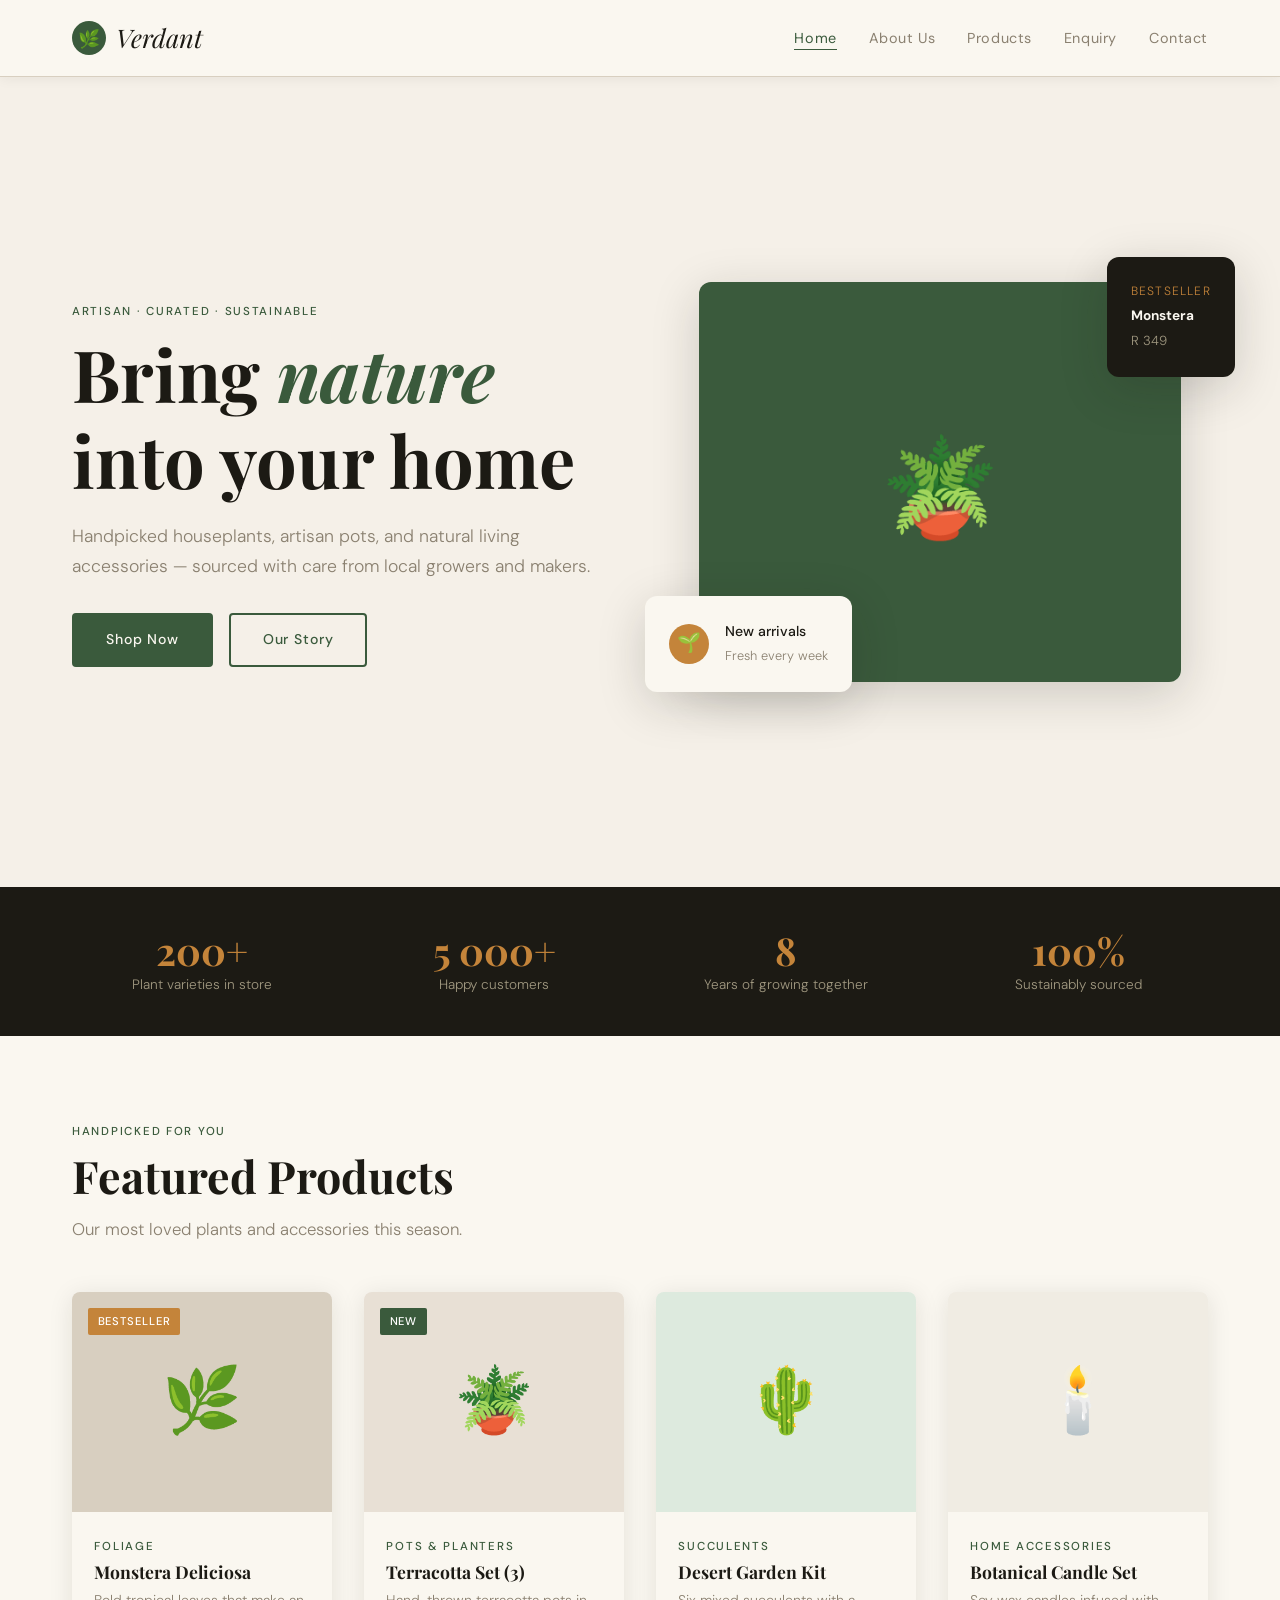
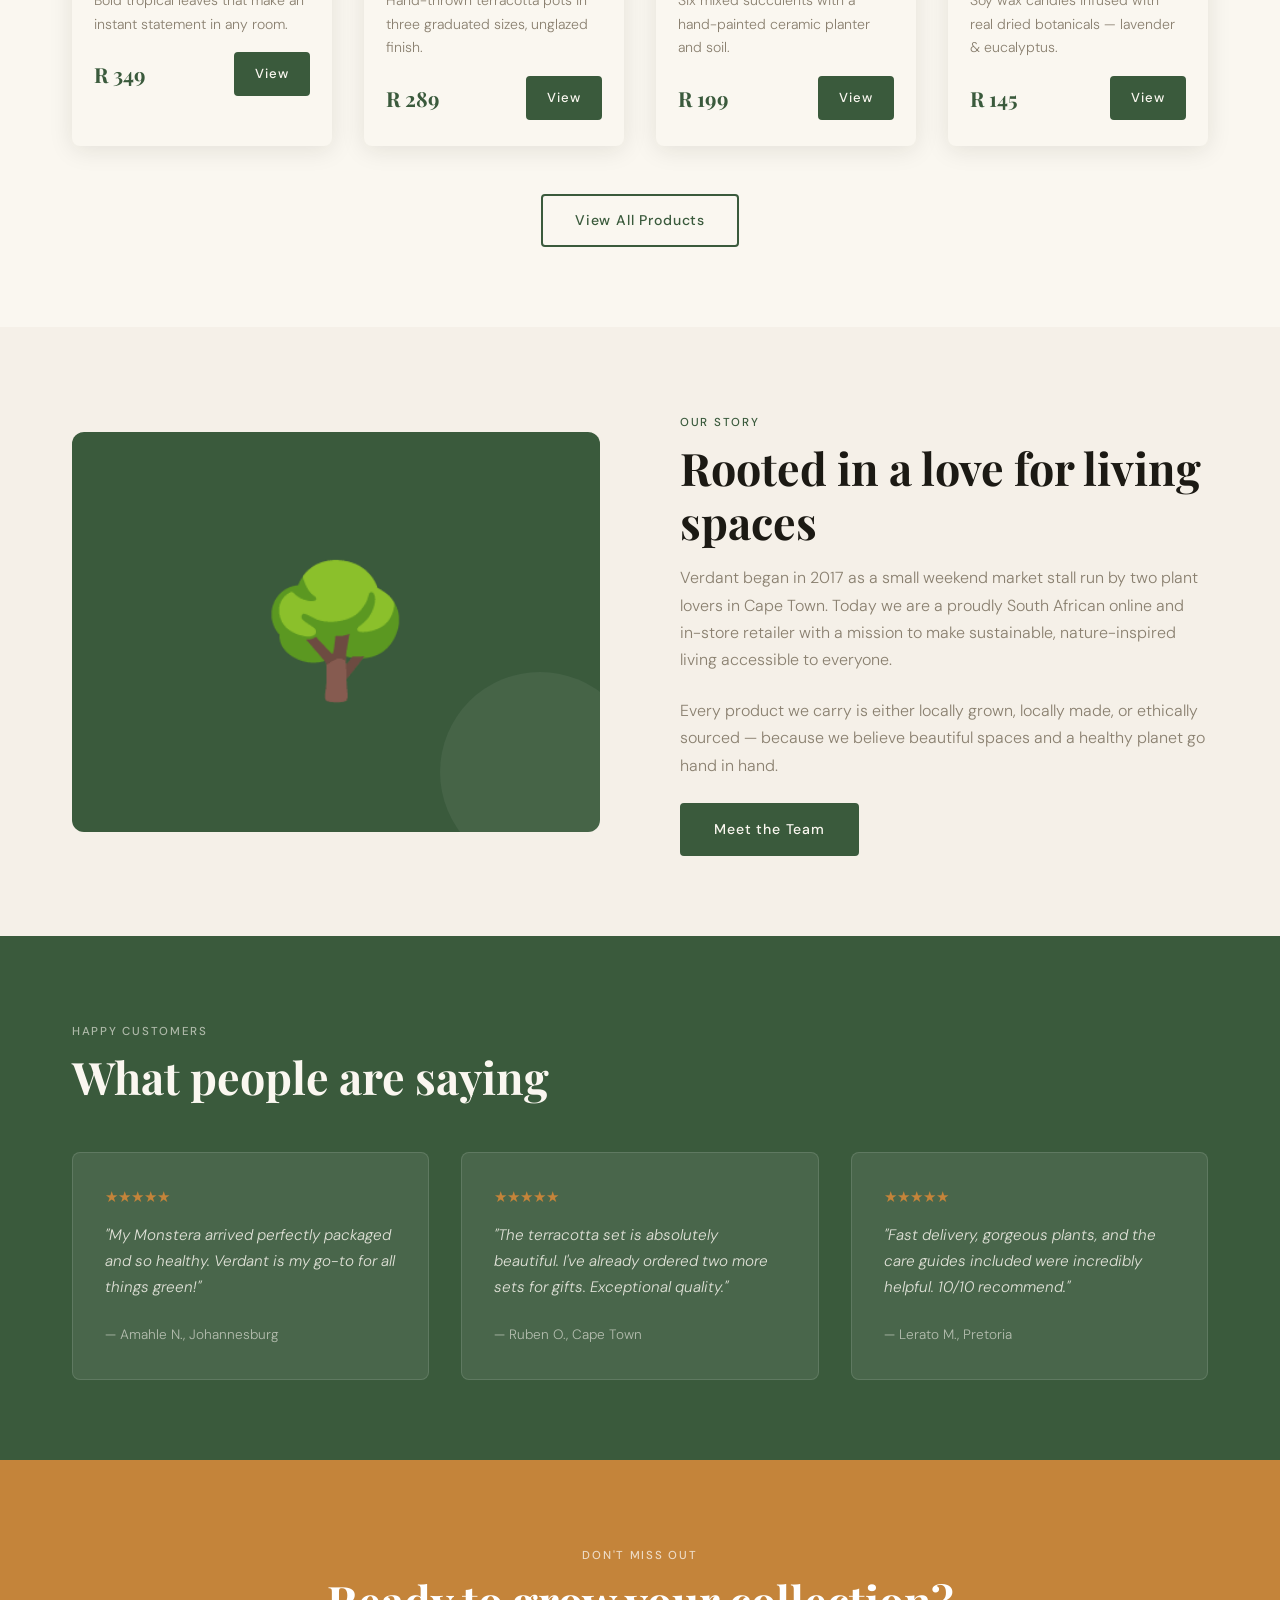
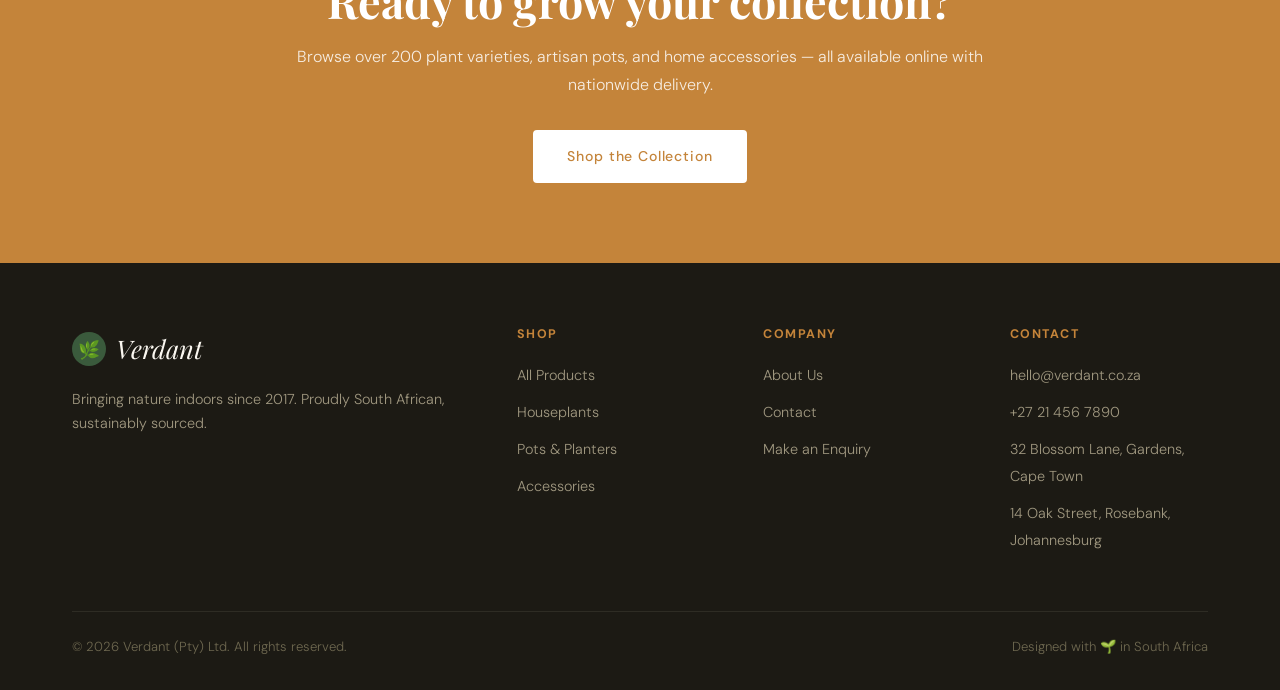
==== index.html @ f5e0e437 "first commit" ====
<!DOCTYPE html>
<!-- 
  index.html — Verdant Store Homepage
  This is the main landing page of the Verdant website.
  Sections: hero banner, stats bar, featured products,
  about teaser, customer testimonials, and a CTA banner.
  Author: Rorisang | Student No: st10481852
-->
<html lang="en">
<head>
  <!-- Character encoding set to UTF-8 to support all special characters -->
  <meta charset="UTF-8" />

  <!-- Viewport tag makes the layout responsive on all screen sizes -->
  <meta name="viewport" content="width=device-width, initial-scale=1.0" />

  <!-- SEO meta tags help search engines understand and rank this page -->
  <meta name="description" content="Verdant is a curated artisan plant and home décor store. Discover handpicked houseplants, pots, and natural living accessories." />
  <meta name="keywords" content="plants, houseplants, home décor, artisan, pots, natural living, Verdant store" />
  <meta name="author" content="Verdant Store" />

  <!-- Page title shown in the browser tab and search engine results -->
  <title>Verdant — Artisan Plants &amp; Home</title>

  <!-- External stylesheet: contains all global styles, variables, and component styles -->
  <link rel="stylesheet" href="css/style.css" />

  <style>
    /* =============================================
       PAGE-SPECIFIC STYLES FOR index.html
       (Global/reusable styles live in css/style.css)
    ============================================= */

    /* HERO SECTION
       Two-column CSS Grid: text left, visual right.
       min-height: 90vh ensures it fills most of the screen. */
    .hero {
      min-height: 90vh;
      display: grid;
      grid-template-columns: 1fr 1fr;
      align-items: center;
      gap: 4rem;
      padding: 6rem 2rem;
      max-width: 1200px;
      margin: 0 auto;
    }
    .hero-text h1 { margin-bottom: 1.2rem; }
    /* The word "nature" in the h1 is wrapped in <em> and coloured green */
    .hero-text h1 em { color: var(--clr-green); font-style: italic; }
    .hero-text p { font-size: 1.1rem; color: var(--clr-muted); margin-bottom: 2rem; }
    /* Flexbox row for the two CTA buttons */
    .hero-cta { display: flex; gap: 1rem; flex-wrap: wrap; }
    .hero-visual { position: relative; height: 500px; }

    /* Base card style for the hero decorative floating cards */
    .hero-card {
      position: absolute;
      background: var(--clr-cream);
      border-radius: 12px;
      padding: 1.5rem;
      box-shadow: var(--shadow-lg);
      display: flex;
      align-items: center;
      gap: 1rem;
    }
    /* Large main green card filling the visual area */
    .hero-card-main {
      top: 10%; left: 5%; right: 5%; bottom: 10%;
      flex-direction: column;
      align-items: center;
      justify-content: center;
      background: var(--clr-green);
      color: var(--clr-cream);
      font-family: var(--ff-display);
      font-size: 6rem;
    }
    /* Small floating badge at bottom-left */
    .hero-card-badge { bottom: 8%; left: -5%; font-size: 0.88rem; white-space: nowrap; }
    .hero-card-badge .badge-icon {
      width: 40px; height: 40px;
      background: var(--clr-accent);
      border-radius: 50%;
      display: flex; align-items: center; justify-content: center;
      font-size: 1.2rem; flex-shrink: 0;
    }
    /* Small floating tag at top-right */
    .hero-card-tag {
      top: 5%; right: -5%;
      background: var(--clr-dark); color: var(--clr-cream);
      font-size: 0.85rem;
      flex-direction: column; align-items: flex-start; gap: 0.2rem;
    }

    /* STATS BAR — dark strip with 4-column grid of key numbers */
    .stats-bar { background: var(--clr-dark); color: var(--clr-cream); padding: 2.5rem 0; }
    .stats-inner { display: grid; grid-template-columns: repeat(4, 1fr); gap: 2rem; text-align: center; }
    .stat-item h3 { font-family: var(--ff-display); font-size: 2.4rem; color: var(--clr-accent); }
    .stat-item p { font-size: 0.85rem; color: #a09880; margin: 0 auto; }

    /* FEATURED section uses light cream background */
    .featured { background: var(--clr-cream); }

    /* ABOUT TEASER — two-column grid: visual left, text right */
    .about-teaser { display: grid; grid-template-columns: 1fr 1fr; gap: 5rem; align-items: center; }
    .about-visual {
      height: 400px;
      background: var(--clr-green);
      border-radius: 12px;
      display: flex; align-items: center; justify-content: center;
      font-size: 8rem; position: relative; overflow: hidden;
    }
    /* Decorative pseudo-element circle overlay */
    .about-visual::after {
      content: ''; position: absolute;
      bottom: -40px; right: -40px;
      width: 200px; height: 200px;
      border-radius: 50%; background: rgba(255,255,255,0.06);
    }
    .about-text h2 { margin-bottom: 1rem; }
    .about-text p { color: var(--clr-muted); margin-bottom: 1.5rem; }

    /* TESTIMONIALS — green background section */
    .testimonials { background: var(--clr-green); color: var(--clr-cream); }
    .testimonials .tag { color: rgba(250,247,240,0.6); }
    .testimonials h2 { color: var(--clr-cream); }
    .testimonials-grid { display: grid; grid-template-columns: repeat(3, 1fr); gap: 2rem; margin-top: 3rem; }
    .testimonial-card {
      background: rgba(255,255,255,0.08);
      border: 1px solid rgba(255,255,255,0.12);
      border-radius: 8px; padding: 2rem;
    }
    .stars { color: var(--clr-accent); margin-bottom: 0.8rem; font-size: 0.95rem; }
    .testimonial-card p { font-size: 0.95rem; color: rgba(250,247,240,0.85); margin-bottom: 1.2rem; font-style: italic; }
    .reviewer { font-size: 0.85rem; color: rgba(250,247,240,0.6); }

    /* SCROLL FADE-IN ANIMATION
       .fade-in starts hidden; "visible" class added by JS Intersection Observer */
    .fade-in { opacity: 0; transform: translateY(24px); transition: opacity 0.6s ease, transform 0.6s ease; }
    .fade-in.visible { opacity: 1; transform: none; }

    /* RESPONSIVE — stacks to single column on smaller screens */
    @media (max-width: 900px) {
      .hero { grid-template-columns: 1fr; min-height: auto; }
      .hero-visual { height: 300px; }
      .stats-inner { grid-template-columns: repeat(2, 1fr); }
      .about-teaser { grid-template-columns: 1fr; }
      .testimonials-grid { grid-template-columns: 1fr; }
    }
  </style>
</head>
<body>

  <!-- =================================================
       SITE HEADER
       Sticky header with logo and main navigation.
       The <header> semantic tag identifies this to browsers and assistive tech.
  ================================================= -->
  <header class="site-header">
    <div class="header-inner">

      <!-- Logo links back to homepage on all pages -->
      <a href="index.html" class="logo">
        <span class="logo-icon">🌿</span>
        Verdant
      </a>

      <!-- <nav> semantic tag marks this as the primary site navigation.
           aria-label makes it descriptive for screen reader users. -->
      <nav class="main-nav" aria-label="Main navigation">
        <ul>
          <!-- Navigation links to all 5 pages of the website -->
          <li><a href="index.html">Home</a></li>
          <li><a href="about.html">About Us</a></li>
          <li><a href="products.html">Products</a></li>
          <li><a href="enquiry.html">Enquiry</a></li>
          <li><a href="contact.html">Contact</a></li>
        </ul>
      </nav>

    </div>
  </header>

  <!-- =================================================
       MAIN CONTENT
       <main> wraps all primary page content — only one per page.
       Helps screen readers and search engines identify the core content.
  ================================================= -->
  <main>

    <!-- HERO SECTION
         Full-height intro section with headline, tagline,
         CTA buttons, and a decorative floating card visual. -->
    <section class="hero" aria-label="Hero banner">

      <!-- Left: text and buttons -->
      <div class="hero-text fade-in">
        <span class="tag">Artisan · Curated · Sustainable</span>
        <!-- h1 is the most important heading on the page — only one per page -->
        <h1>Bring <em>nature</em> into your home</h1>
        <p>Handpicked houseplants, artisan pots, and natural living accessories — sourced with care from local growers and makers.</p>
        <!-- CTA buttons: primary action (shop) and secondary action (learn more) -->
        <div class="hero-cta">
          <a href="products.html" class="btn btn-primary">Shop Now</a>
          <a href="about.html" class="btn btn-outline">Our Story</a>
        </div>
      </div>

      <!-- Right: purely decorative visual — hidden from screen readers via aria-hidden -->
      <div class="hero-visual fade-in" aria-hidden="true">
        <div class="hero-card hero-card-main">🪴</div>
        <div class="hero-card hero-card-badge">
          <span class="badge-icon">🌱</span>
          <div>
            <strong style="display:block; font-weight:500;">New arrivals</strong>
            <span style="color:var(--clr-muted); font-size:0.8rem;">Fresh every week</span>
          </div>
        </div>
        <div class="hero-card hero-card-tag">
          <span style="font-size:0.75rem; color:var(--clr-accent); letter-spacing:0.1em; text-transform:uppercase;">Bestseller</span>
          <strong>Monstera</strong>
          <span style="color:#a09880; font-size:0.82rem;">R 349</span>
        </div>
      </div>

    </section>

    <!-- STATS BAR
         Four trust-building statistics in a dark horizontal strip. -->
    <section class="stats-bar" aria-label="Store highlights">
      <div class="container">
        <div class="stats-inner">
          <div class="stat-item fade-in"><h3>200+</h3><p>Plant varieties in store</p></div>
          <div class="stat-item fade-in"><h3>5 000+</h3><p>Happy customers</p></div>
          <div class="stat-item fade-in"><h3>8</h3><p>Years of growing together</p></div>
          <div class="stat-item fade-in"><h3>100%</h3><p>Sustainably sourced</p></div>
        </div>
      </div>
    </section>

    <!-- FEATURED PRODUCTS
         4 product cards using the reusable .product-card component.
         <article> is used for each card as each is an independent piece of content. -->
    <section class="section featured" aria-labelledby="featured-heading">
      <div class="container">
        <div class="section-header fade-in">
          <span class="tag">Handpicked for you</span>
          <!-- id="featured-heading" links this h2 to the section via aria-labelledby -->
          <h2 id="featured-heading">Featured Products</h2>
          <p>Our most loved plants and accessories this season.</p>
        </div>

        <!-- CSS Grid auto-fills columns based on available space (min 260px each) -->
        <div class="products-grid">

          <!-- Product Card 1: Monstera Deliciosa -->
          <article class="product-card fade-in">
            <div class="product-img">
              🌿
              <span class="product-badge">Bestseller</span>
            </div>
            <div class="product-body">
              <span class="tag">Foliage</span>
              <h3>Monstera Deliciosa</h3>
              <p>Bold tropical leaves that make an instant statement in any room.</p>
              <div class="product-footer">
                <span class="price">R 349</span>
                <a href="products.html" class="btn btn-primary" style="padding:0.55rem 1.2rem; font-size:0.82rem;">View</a>
              </div>
            </div>
          </article>

          <!-- Product Card 2: Terracotta Set -->
          <article class="product-card fade-in">
            <div class="product-img" style="background:#e8e0d5;">
              🪴
              <span class="product-badge" style="background:var(--clr-green);">New</span>
            </div>
            <div class="product-body">
              <span class="tag">Pots &amp; Planters</span>
              <h3>Terracotta Set (3)</h3>
              <p>Hand-thrown terracotta pots in three graduated sizes, unglazed finish.</p>
              <div class="product-footer">
                <span class="price">R 289</span>
                <a href="products.html" class="btn btn-primary" style="padding:0.55rem 1.2rem; font-size:0.82rem;">View</a>
              </div>
            </div>
          </article>

          <!-- Product Card 3: Desert Garden Kit -->
          <article class="product-card fade-in">
            <div class="product-img" style="background:#ddeade;">🌵</div>
            <div class="product-body">
              <span class="tag">Succulents</span>
              <h3>Desert Garden Kit</h3>
              <p>Six mixed succulents with a hand-painted ceramic planter and soil.</p>
              <div class="product-footer">
                <span class="price">R 199</span>
                <a href="products.html" class="btn btn-primary" style="padding:0.55rem 1.2rem; font-size:0.82rem;">View</a>
              </div>
            </div>
          </article>

          <!-- Product Card 4: Botanical Candle Set -->
          <article class="product-card fade-in">
            <div class="product-img" style="background:#f0ece3;">🕯️</div>
            <div class="product-body">
              <span class="tag">Home Accessories</span>
              <h3>Botanical Candle Set</h3>
              <p>Soy wax candles infused with real dried botanicals — lavender &amp; eucalyptus.</p>
              <div class="product-footer">
                <span class="price">R 145</span>
                <a href="products.html" class="btn btn-primary" style="padding:0.55rem 1.2rem; font-size:0.82rem;">View</a>
              </div>
            </div>
          </article>

        </div><!-- end .products-grid -->

        <!-- Link to the full product catalogue -->
        <div style="text-align:center; margin-top:3rem;">
          <a href="products.html" class="btn btn-outline">View All Products</a>
        </div>
      </div>
    </section>

    <!-- ABOUT TEASER
         Two-column layout teasing the brand story. Links to about.html. -->
    <section class="section" aria-labelledby="about-heading">
      <div class="container">
        <div class="about-teaser">
          <!-- Decorative visual (left) — aria-hidden removes it from screen readers -->
          <div class="about-visual fade-in" aria-hidden="true">🌳</div>
          <div class="about-text fade-in">
            <span class="tag">Our Story</span>
            <h2 id="about-heading">Rooted in a love for living spaces</h2>
            <p>Verdant began in 2017 as a small weekend market stall run by two plant lovers in Cape Town. Today we are a proudly South African online and in-store retailer with a mission to make sustainable, nature-inspired living accessible to everyone.</p>
            <p>Every product we carry is either locally grown, locally made, or ethically sourced — because we believe beautiful spaces and a healthy planet go hand in hand.</p>
            <a href="about.html" class="btn btn-primary">Meet the Team</a>
          </div>
        </div>
      </div>
    </section>

    <!-- TESTIMONIALS
         Three customer reviews on a green background to build credibility. -->
    <section class="section testimonials" aria-labelledby="testimonials-heading">
      <div class="container">
        <div class="section-header fade-in">
          <span class="tag">Happy customers</span>
          <h2 id="testimonials-heading">What people are saying</h2>
        </div>
        <div class="testimonials-grid">
          <div class="testimonial-card fade-in">
            <!-- Star rating using Unicode characters -->
            <div class="stars">★★★★★</div>
            <p>"My Monstera arrived perfectly packaged and so healthy. Verdant is my go-to for all things green!"</p>
            <span class="reviewer">— Amahle N., Johannesburg</span>
          </div>
          <div class="testimonial-card fade-in">
            <div class="stars">★★★★★</div>
            <p>"The terracotta set is absolutely beautiful. I've already ordered two more sets for gifts. Exceptional quality."</p>
            <span class="reviewer">— Ruben O., Cape Town</span>
          </div>
          <div class="testimonial-card fade-in">
            <div class="stars">★★★★★</div>
            <p>"Fast delivery, gorgeous plants, and the care guides included were incredibly helpful. 10/10 recommend."</p>
            <span class="reviewer">— Lerato M., Pretoria</span>
          </div>
        </div>
      </div>
    </section>

    <!-- CTA BANNER
         Full-width accent-coloured strip encouraging users to visit the shop. -->
    <section class="section" style="background:var(--clr-accent); color:#fff; text-align:center;" aria-label="Call to action">
      <div class="container">
        <span class="tag" style="color:rgba(255,255,255,0.7);">Don't miss out</span>
        <h2 style="color:#fff; margin-bottom:1rem;">Ready to grow your collection?</h2>
        <p style="color:rgba(255,255,255,0.85); margin:0 auto 2rem;">Browse over 200 plant varieties, artisan pots, and home accessories — all available online with nationwide delivery.</p>
        <a href="products.html" class="btn" style="background:#fff; color:var(--clr-accent); border-color:#fff;">Shop the Collection</a>
      </div>
    </section>

  </main><!-- end <main> -->

  <!-- =================================================
       SITE FOOTER
       <footer> semantic tag — shared across all pages.
       Contains brand blurb, navigation links, and contact info.
  ================================================= -->
  <footer class="site-footer" aria-label="Site footer">
    <div class="container">
      <div class="footer-grid">
        <!-- Brand column -->
        <div class="footer-brand">
          <a href="index.html" class="logo"><span class="logo-icon">🌿</span> Verdant</a>
          <p>Bringing nature indoors since 2017. Proudly South African, sustainably sourced.</p>
        </div>
        <!-- Shop links column -->
        <div class="footer-col">
          <h4>Shop</h4>
          <ul>
            <li><a href="products.html">All Products</a></li>
            <li><a href="products.html">Houseplants</a></li>
            <li><a href="products.html">Pots &amp; Planters</a></li>
            <li><a href="products.html">Accessories</a></li>
          </ul>
        </div>
        <!-- Company links column -->
        <div class="footer-col">
          <h4>Company</h4>
          <ul>
            <li><a href="about.html">About Us</a></li>
            <li><a href="contact.html">Contact</a></li>
            <li><a href="enquiry.html">Make an Enquiry</a></li>
          </ul>
        </div>
        <!-- Contact details column — uses mailto: and tel: links -->
        <div class="footer-col">
          <h4>Contact</h4>
          <ul>
            <li><a href="mailto:hello@verdant.co.za">hello@verdant.co.za</a></li>
            <li><a href="tel:+27214567890">+27 21 456 7890</a></li>
            <li><a href="contact.html">32 Blossom Lane, Gardens, Cape Town</a></li>
            <li><a href="contact.html">14 Oak Street, Rosebank, Johannesburg</a></li>
          </ul>
        </div>
      </div>
      <!-- Copyright bar at the very bottom of the page -->
      <div class="footer-bottom">
        <span>© 2026 Verdant (Pty) Ltd. All rights reserved.</span>
        <span>Designed with 🌱 in South Africa</span>
      </div>
    </div>
  </footer>

  <!-- External JavaScript file linked at the bottom of <body>
       so the HTML is fully loaded before the script runs -->
  <script src="js/main.js"></script>

</body>
</html>
---- css/style.css ----
/* =============================================
   Verdant — Artisan Plant & Home Store
   Main Stylesheet
   ============================================= */

@import url('https://fonts.googleapis.com/css2?family=Playfair+Display:ital,wght@0,400;0,700;1,400&family=DM+Sans:wght@300;400;500&display=swap');

/* --- CSS Variables --- */
:root {
  --clr-bg: #f5f0e8;
  --clr-dark: #1c1a14;
  --clr-green: #3a5a3c;
  --clr-green-light: #6b9e6e;
  --clr-cream: #faf7f0;
  --clr-accent: #c4843a;
  --clr-muted: #8a8070;
  --clr-border: #d8cfc0;

  --ff-display: 'Playfair Display', Georgia, serif;
  --ff-body: 'DM Sans', sans-serif;

  --radius: 4px;
  --transition: 0.3s ease;
  --shadow: 0 4px 24px rgba(28, 26, 20, 0.10);
  --shadow-lg: 0 12px 48px rgba(28, 26, 20, 0.18);
}

/* --- Reset & Base --- */
*, *::before, *::after { box-sizing: border-box; margin: 0; padding: 0; }

html { scroll-behavior: smooth; }

body {
  font-family: var(--ff-body);
  background-color: var(--clr-bg);
  color: var(--clr-dark);
  font-size: 16px;
  line-height: 1.7;
  font-weight: 300;
}

img { max-width: 100%; display: block; }
a { color: inherit; text-decoration: none; }
ul { list-style: none; }

/* --- Typography --- */
h1, h2, h3, h4 {
  font-family: var(--ff-display);
  line-height: 1.2;
  font-weight: 700;
}

h1 { font-size: clamp(2.4rem, 6vw, 4.5rem); }
h2 { font-size: clamp(1.8rem, 4vw, 2.8rem); }
h3 { font-size: 1.4rem; }
h4 { font-size: 1.1rem; }

p { max-width: 65ch; }

/* --- Layout Utilities --- */
.container {
  max-width: 1200px;
  margin: 0 auto;
  padding: 0 2rem;
}

.section {
  padding: 5rem 0;
}

.section-header {
  margin-bottom: 3rem;
}

.section-header p {
  color: var(--clr-muted);
  margin-top: 0.75rem;
  font-size: 1.05rem;
}

.tag {
  display: inline-block;
  font-family: var(--ff-body);
  font-size: 0.72rem;
  font-weight: 500;
  letter-spacing: 0.15em;
  text-transform: uppercase;
  color: var(--clr-green);
  margin-bottom: 0.5rem;
}

/* --- Buttons --- */
.btn {
  display: inline-block;
  padding: 0.8rem 2rem;
  border-radius: var(--radius);
  font-family: var(--ff-body);
  font-size: 0.88rem;
  font-weight: 500;
  letter-spacing: 0.06em;
  cursor: pointer;
  transition: all var(--transition);
  border: 2px solid transparent;
}

.btn-primary {
  background: var(--clr-green);
  color: var(--clr-cream);
  border-color: var(--clr-green);
}

.btn-primary:hover {
  background: var(--clr-dark);
  border-color: var(--clr-dark);
  transform: translateY(-2px);
  box-shadow: var(--shadow);
}

.btn-outline {
  background: transparent;
  color: var(--clr-green);
  border-color: var(--clr-green);
}

.btn-outline:hover {
  background: var(--clr-green);
  color: var(--clr-cream);
  transform: translateY(-2px);
}

.btn-accent {
  background: var(--clr-accent);
  color: #fff;
  border-color: var(--clr-accent);
}

.btn-accent:hover {
  background: #a96d2d;
  border-color: #a96d2d;
  transform: translateY(-2px);
  box-shadow: var(--shadow);
}

/* =============================================
   HEADER & NAVIGATION
   ============================================= */
.site-header {
  position: sticky;
  top: 0;
  z-index: 100;
  background: var(--clr-cream);
  border-bottom: 1px solid var(--clr-border);
  box-shadow: 0 2px 12px rgba(28,26,20,0.06);
}

.header-inner {
  display: flex;
  align-items: center;
  justify-content: space-between;
  padding: 1rem 2rem;
  max-width: 1200px;
  margin: 0 auto;
}

/* Logo */
.logo {
  display: flex;
  align-items: center;
  gap: 0.6rem;
  font-family: var(--ff-display);
  font-size: 1.6rem;
  color: var(--clr-dark);
  font-style: italic;
}

.logo-icon {
  width: 34px;
  height: 34px;
  background: var(--clr-green);
  border-radius: 50%;
  display: flex;
  align-items: center;
  justify-content: center;
  color: white;
  font-style: normal;
  font-size: 1.1rem;
}

/* Nav */
.main-nav ul {
  display: flex;
  gap: 2rem;
  align-items: center;
}

.main-nav a {
  font-size: 0.9rem;
  font-weight: 400;
  color: var(--clr-muted);
  letter-spacing: 0.04em;
  transition: color var(--transition);
  position: relative;
}

.main-nav a::after {
  content: '';
  position: absolute;
  bottom: -3px;
  left: 0;
  width: 0;
  height: 1px;
  background: var(--clr-green);
  transition: width var(--transition);
}

.main-nav a:hover,
.main-nav a.active {
  color: var(--clr-green);
}

.main-nav a:hover::after,
.main-nav a.active::after {
  width: 100%;
}

/* =============================================
   FOOTER
   ============================================= */
.site-footer {
  background: var(--clr-dark);
  color: var(--clr-cream);
  padding: 4rem 0 2rem;
}

.footer-grid {
  display: grid;
  grid-template-columns: 2fr 1fr 1fr 1fr;
  gap: 3rem;
  margin-bottom: 3rem;
}

.footer-brand .logo { color: var(--clr-cream); margin-bottom: 1rem; }

.footer-brand p {
  font-size: 0.9rem;
  color: #a09880;
  line-height: 1.7;
}

.footer-col h4 {
  font-family: var(--ff-body);
  font-size: 0.78rem;
  letter-spacing: 0.12em;
  text-transform: uppercase;
  color: var(--clr-accent);
  margin-bottom: 1.2rem;
}

.footer-col ul li { margin-bottom: 0.6rem; }

.footer-col a {
  font-size: 0.9rem;
  color: #a09880;
  transition: color var(--transition);
}

.footer-col a:hover { color: var(--clr-cream); }

.footer-bottom {
  border-top: 1px solid #2e2c24;
  padding-top: 1.5rem;
  display: flex;
  justify-content: space-between;
  align-items: center;
  font-size: 0.82rem;
  color: #6e6850;
}

/* =============================================
   PAGE HERO (used on inner pages)
   ============================================= */
.page-hero {
  background: var(--clr-green);
  color: var(--clr-cream);
  padding: 5rem 0 4rem;
  position: relative;
  overflow: hidden;
}

.page-hero::before {
  content: '';
  position: absolute;
  top: -50%;
  right: -10%;
  width: 600px;
  height: 600px;
  border-radius: 50%;
  background: rgba(255,255,255,0.04);
}

.page-hero .tag { color: rgba(250,247,240,0.6); }
.page-hero h1 { color: var(--clr-cream); }

.page-hero p {
  color: rgba(250,247,240,0.8);
  font-size: 1.1rem;
  margin-top: 1rem;
}

/* =============================================
   PRODUCT CARD
   ============================================= */
.products-grid {
  display: grid;
  grid-template-columns: repeat(auto-fill, minmax(260px, 1fr));
  gap: 2rem;
}

.product-card {
  background: var(--clr-cream);
  border-radius: 8px;
  overflow: hidden;
  box-shadow: var(--shadow);
  transition: transform var(--transition), box-shadow var(--transition);
}

.product-card:hover {
  transform: translateY(-6px);
  box-shadow: var(--shadow-lg);
}

.product-img {
  height: 220px;
  background: var(--clr-border);
  position: relative;
  overflow: hidden;
  display: flex;
  align-items: center;
  justify-content: center;
  font-size: 4rem;
}

.product-badge {
  position: absolute;
  top: 1rem;
  left: 1rem;
  background: var(--clr-accent);
  color: white;
  font-size: 0.7rem;
  font-weight: 500;
  letter-spacing: 0.08em;
  text-transform: uppercase;
  padding: 0.25rem 0.6rem;
  border-radius: 2px;
}

.product-body {
  padding: 1.2rem 1.4rem 1.6rem;
}

.product-body .tag { margin-bottom: 0.3rem; }

.product-body h3 {
  font-size: 1.1rem;
  margin-bottom: 0.4rem;
}

.product-body p {
  font-size: 0.88rem;
  color: var(--clr-muted);
  margin-bottom: 1rem;
}

.product-footer {
  display: flex;
  justify-content: space-between;
  align-items: center;
}

.price {
  font-family: var(--ff-display);
  font-size: 1.3rem;
  color: var(--clr-green);
  font-weight: 700;
}

/* =============================================
   FORMS
   ============================================= */
.form-group {
  margin-bottom: 1.4rem;
}

.form-group label {
  display: block;
  font-size: 0.85rem;
  font-weight: 500;
  letter-spacing: 0.04em;
  margin-bottom: 0.4rem;
  color: var(--clr-dark);
}

.form-group input,
.form-group select,
.form-group textarea {
  width: 100%;
  padding: 0.8rem 1rem;
  border: 1px solid var(--clr-border);
  border-radius: var(--radius);
  background: var(--clr-cream);
  font-family: var(--ff-body);
  font-size: 0.95rem;
  color: var(--clr-dark);
  transition: border-color var(--transition), box-shadow var(--transition);
}

.form-group input:focus,
.form-group select:focus,
.form-group textarea:focus {
  outline: none;
  border-color: var(--clr-green);
  box-shadow: 0 0 0 3px rgba(58, 90, 60, 0.1);
}

.form-group textarea { resize: vertical; min-height: 120px; }

.form-row {
  display: grid;
  grid-template-columns: 1fr 1fr;
  gap: 1rem;
}

/* =============================================
   RESPONSIVE
   ============================================= */
@media (max-width: 768px) {
  .footer-grid {
    grid-template-columns: 1fr 1fr;
  }

  .form-row {
    grid-template-columns: 1fr;
  }

  .main-nav ul {
    gap: 1.2rem;
  }
}

@media (max-width: 580px) {
  .footer-grid {
    grid-template-columns: 1fr;
  }

  .header-inner {
    flex-wrap: wrap;
    gap: 0.8rem;
  }

  .main-nav ul {
    flex-wrap: wrap;
    gap: 0.8rem;
  }
}
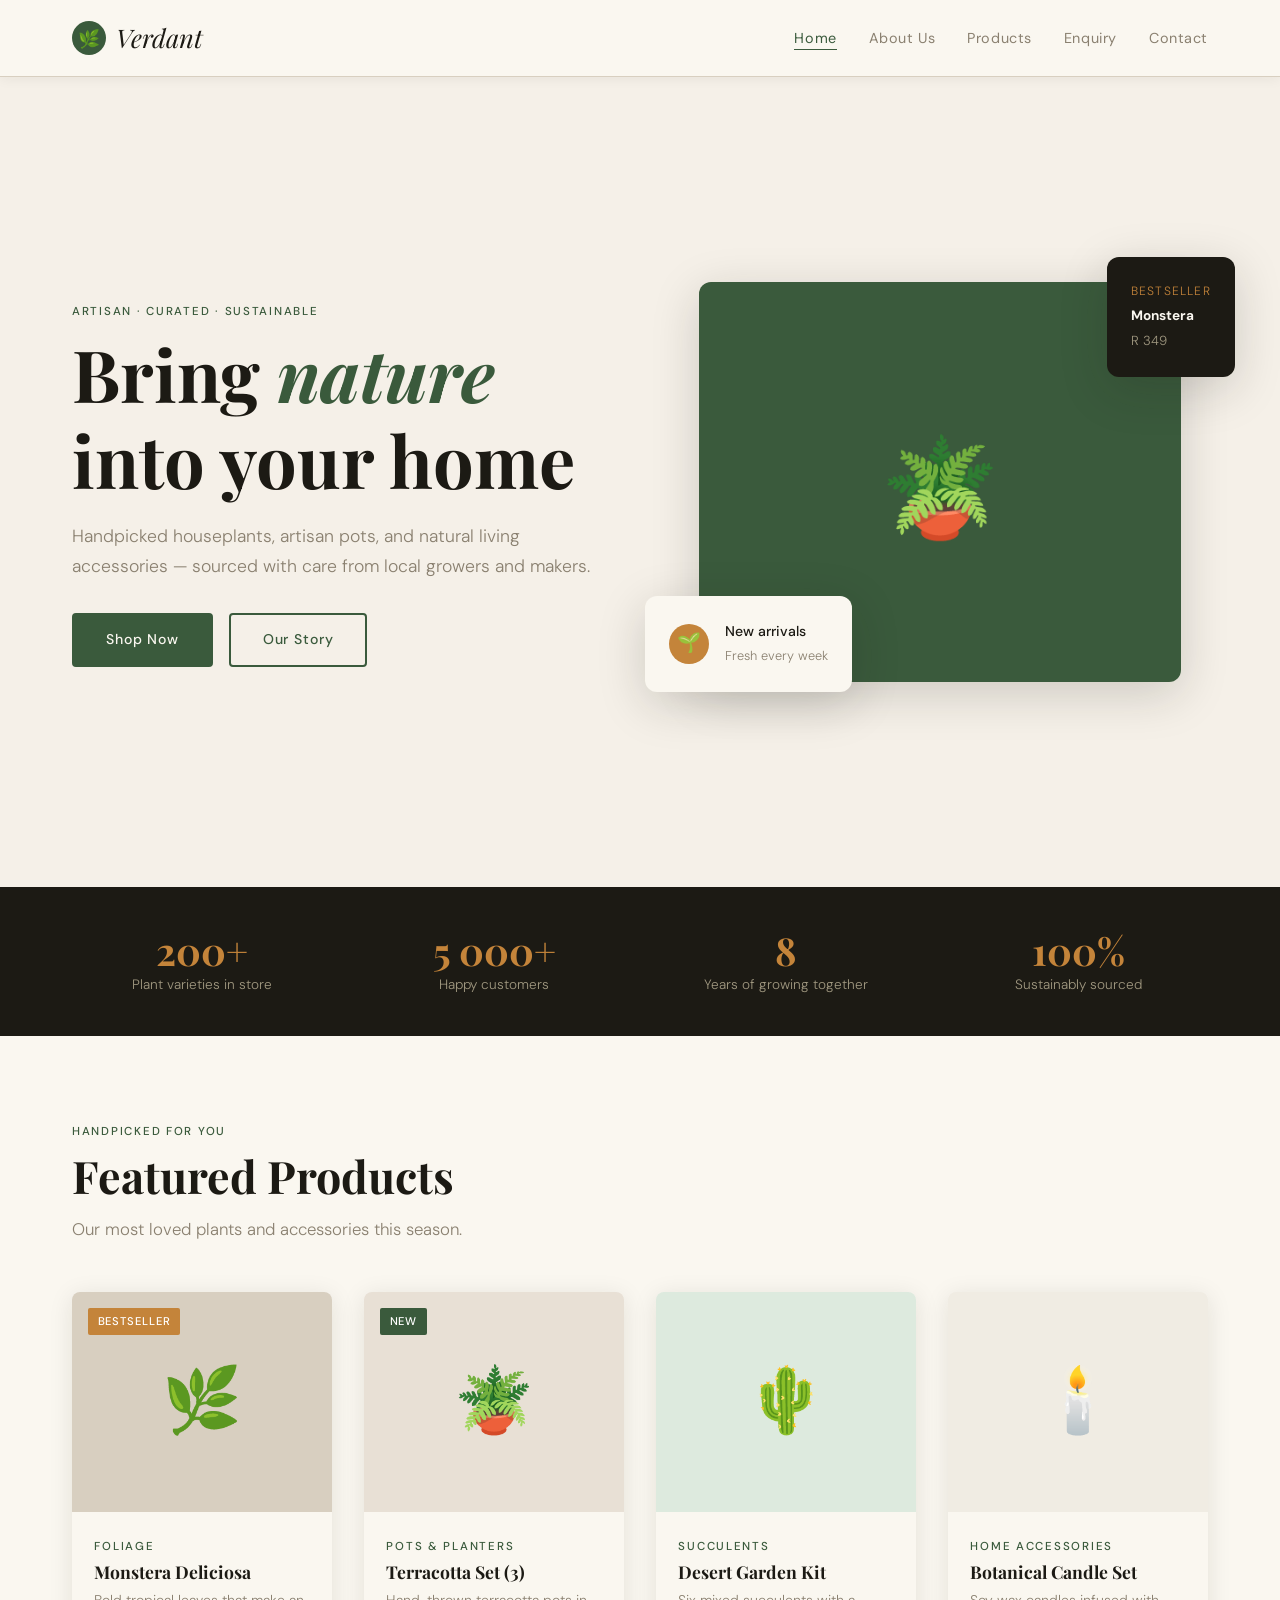
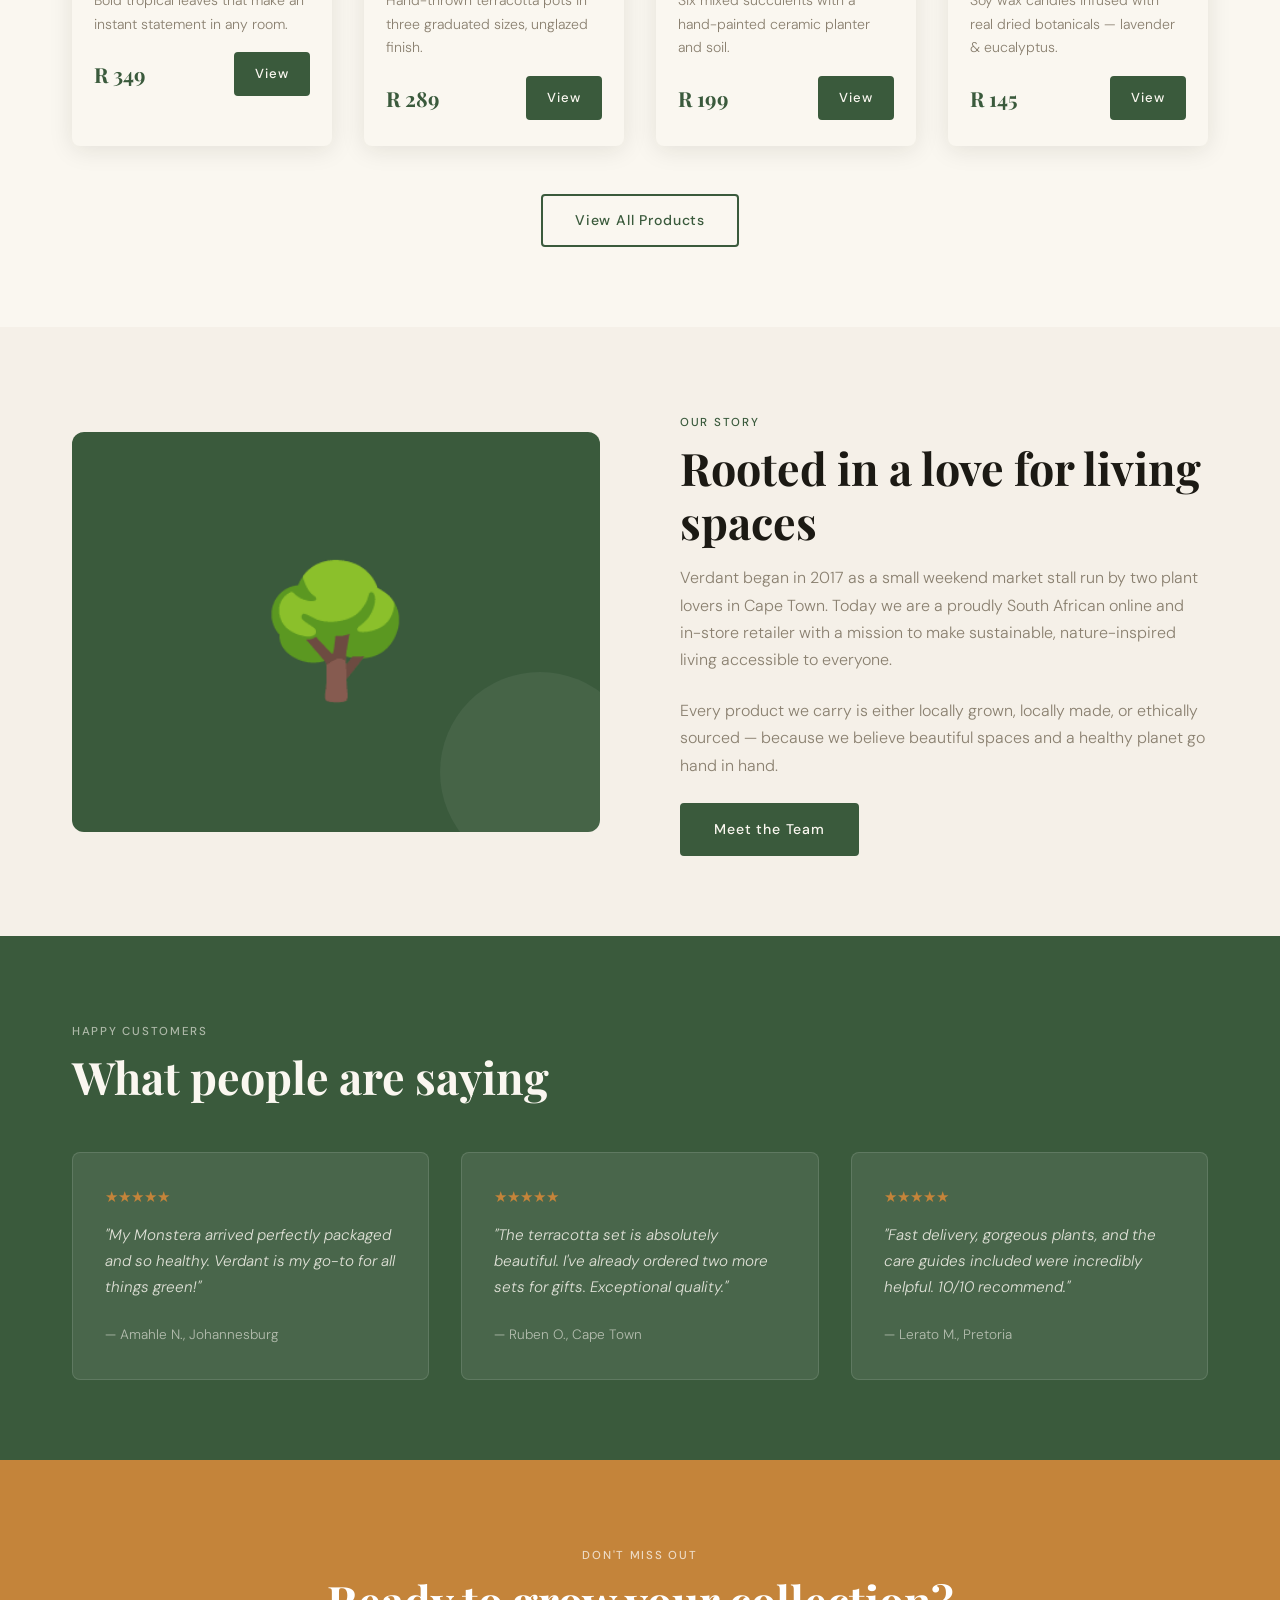
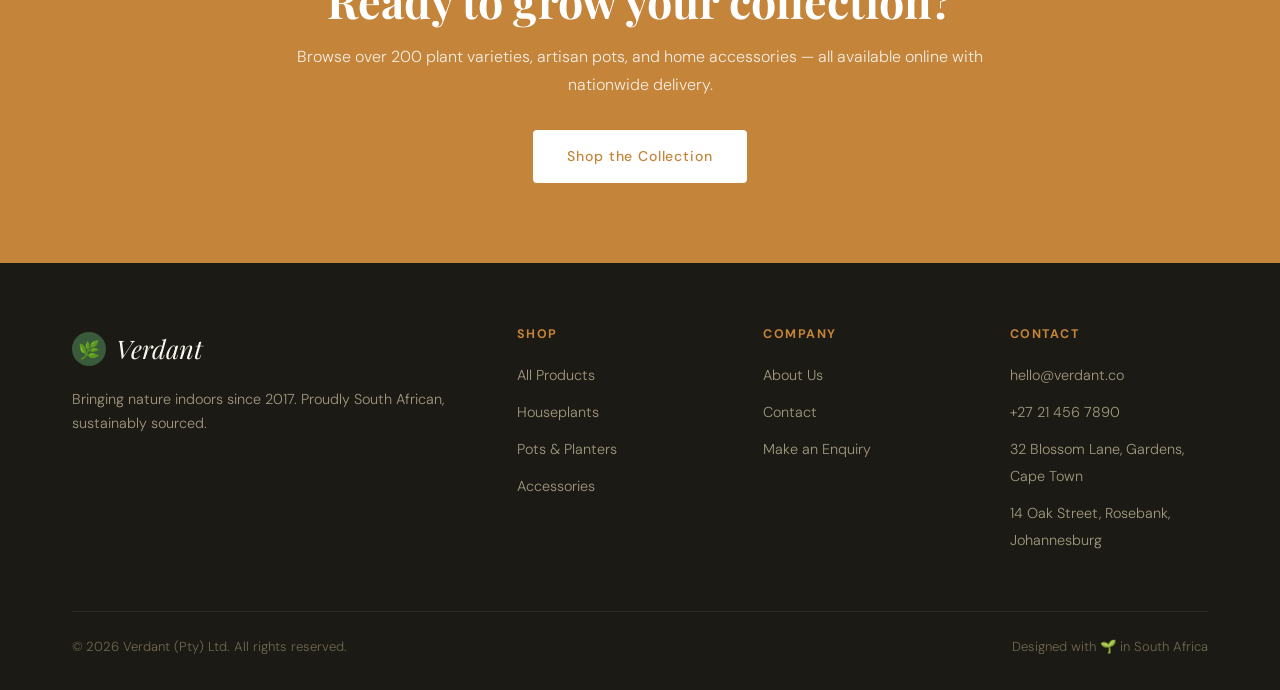
==== commit d3d0107c: "updates on index.html" ====
--- a/index.html
+++ b/index.html
@@ -419,7 +419,7 @@
         <div class="footer-col">
           <h4>Contact</h4>
           <ul>
-            <li><a href="mailto:hello@verdant.co.za">hello@verdant.co.za</a></li>
+            <li><a href="mailto:hello@verdant.co.za">hello@verdant.co</a></li>
             <li><a href="tel:+27214567890">+27 21 456 7890</a></li>
             <li><a href="contact.html">32 Blossom Lane, Gardens, Cape Town</a></li>
             <li><a href="contact.html">14 Oak Street, Rosebank, Johannesburg</a></li>
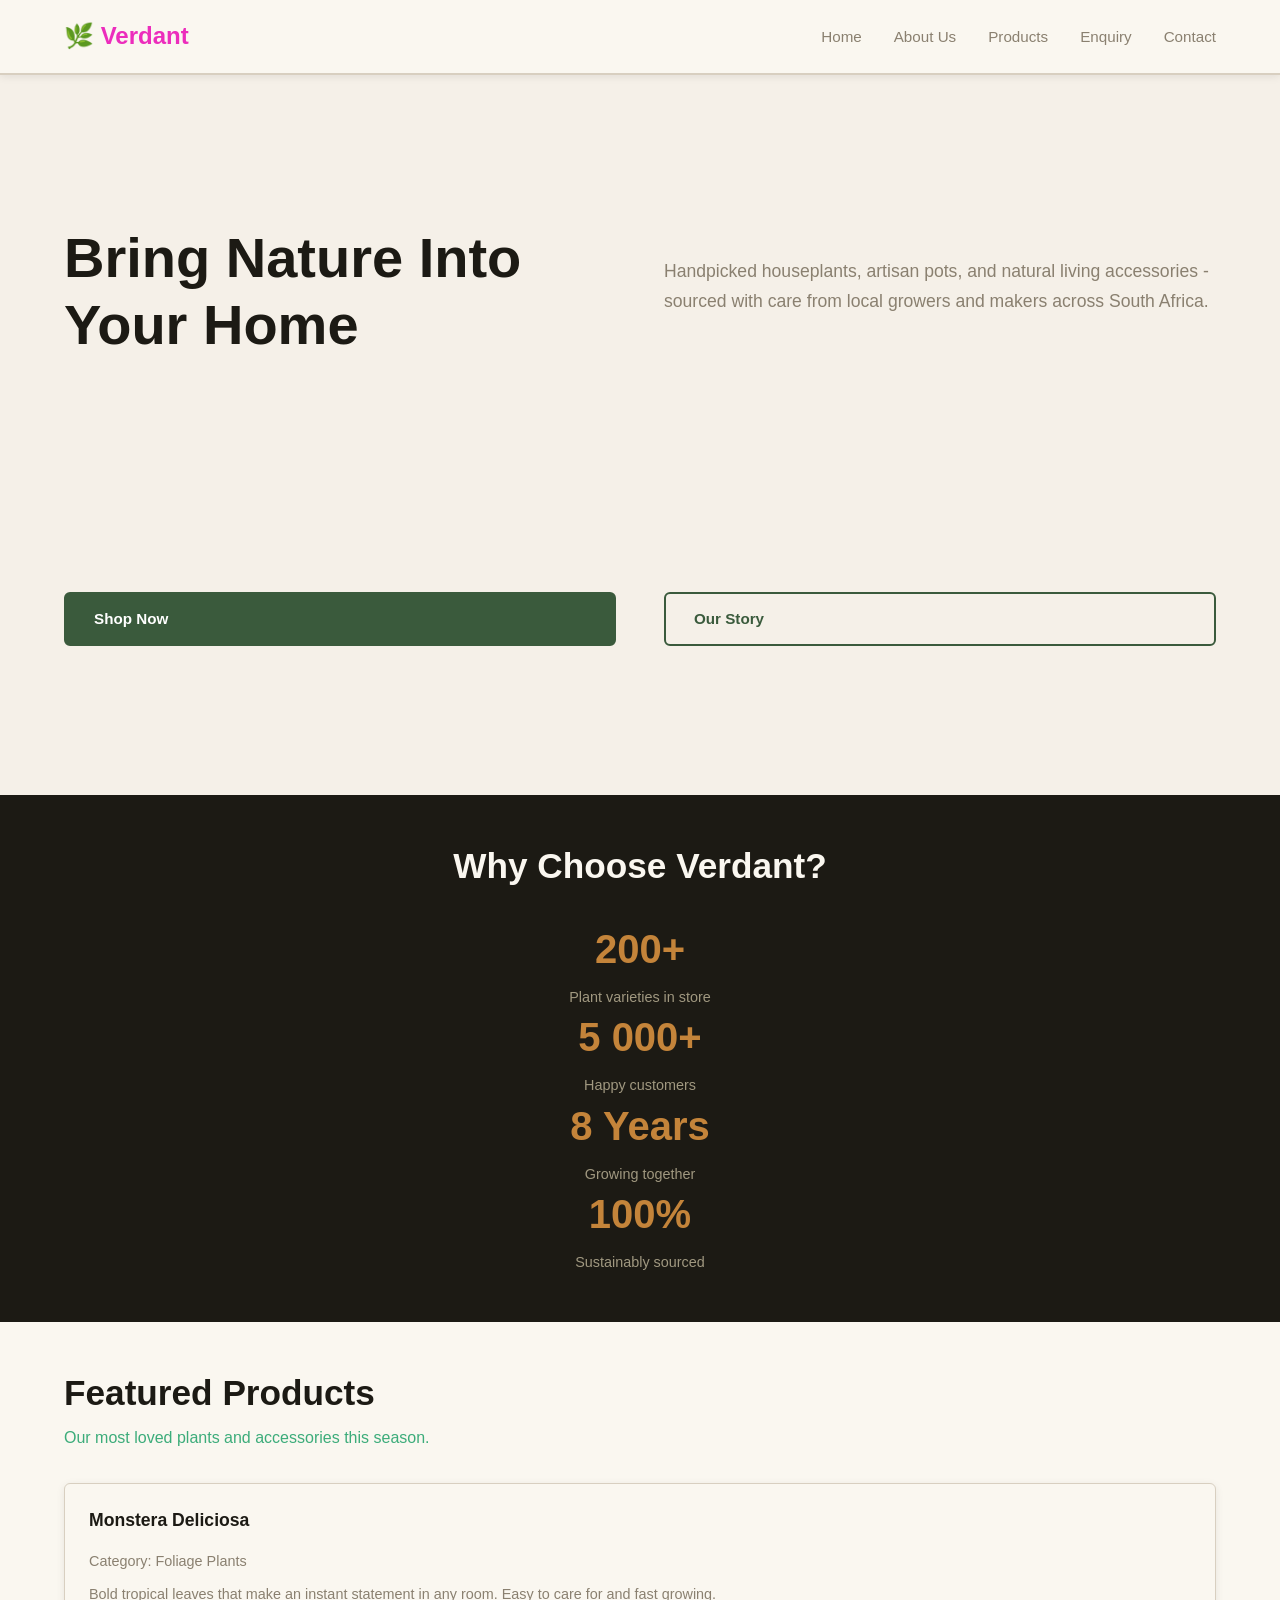
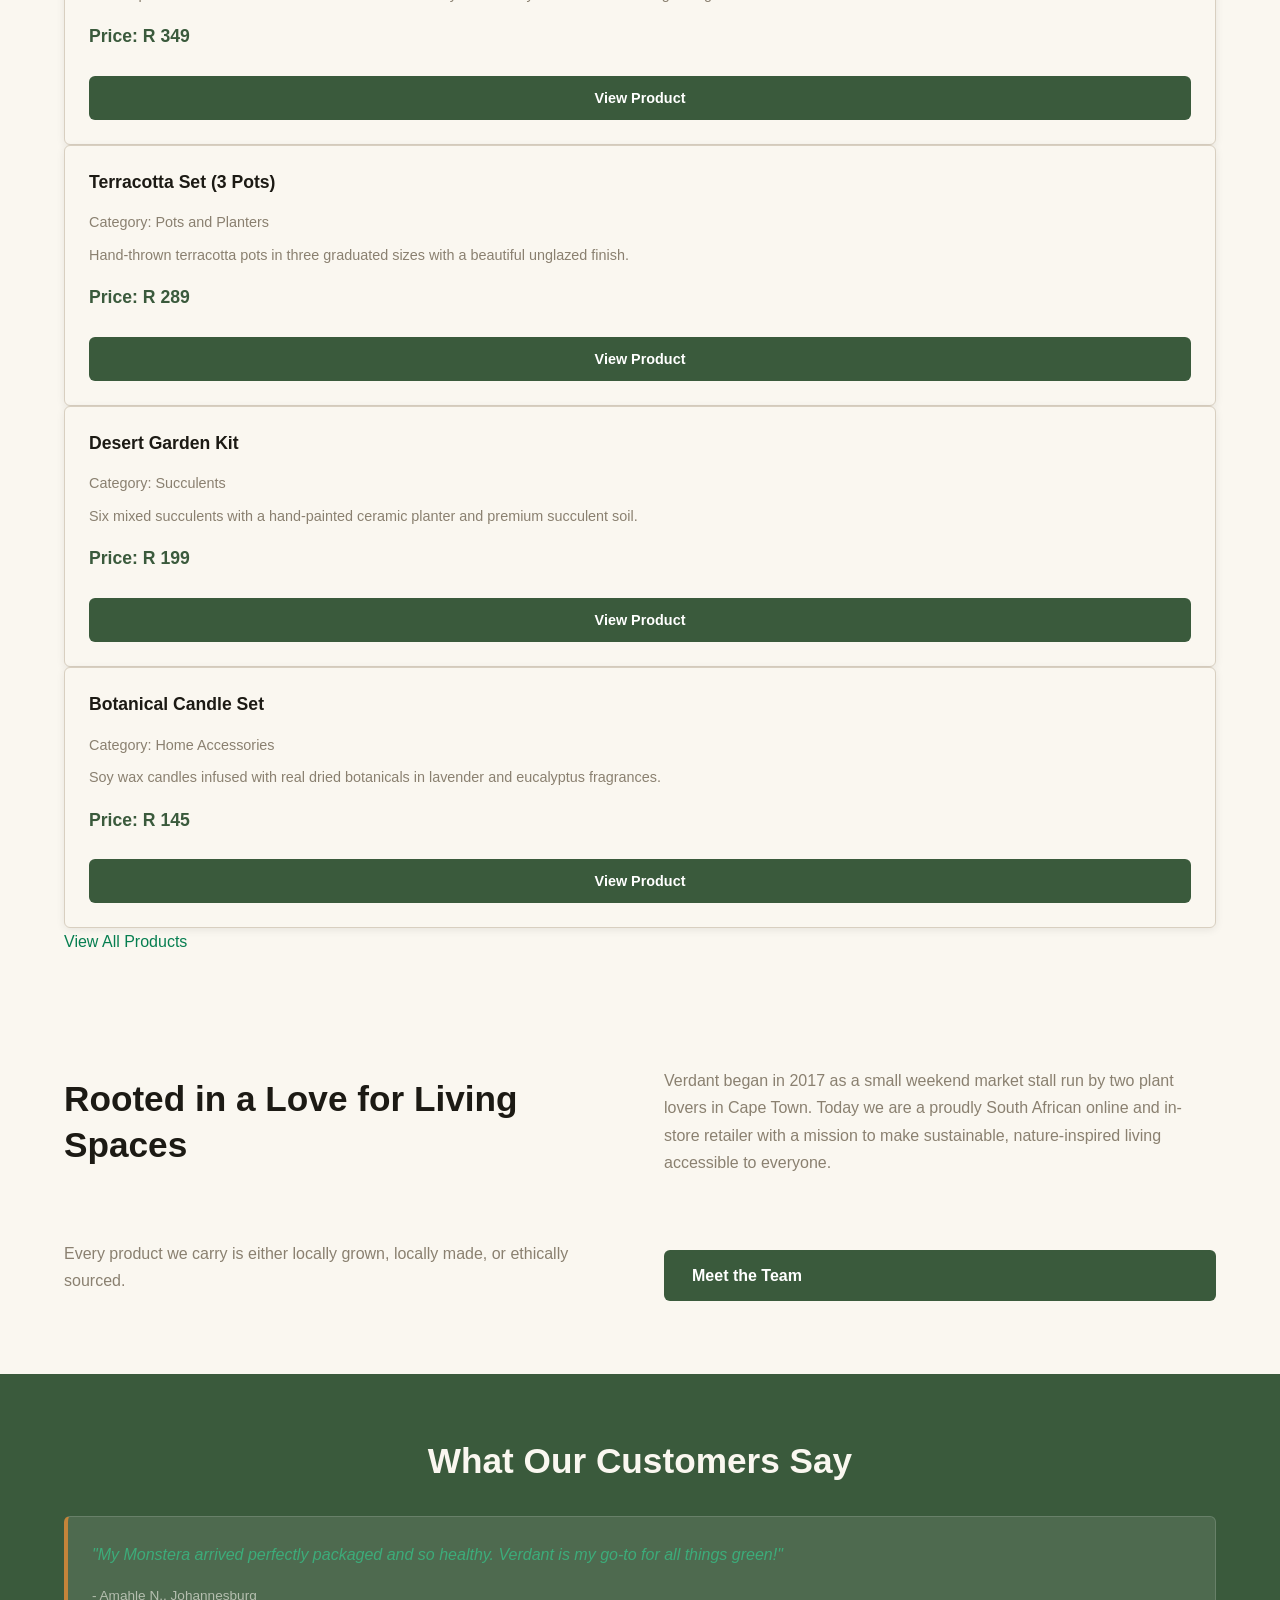
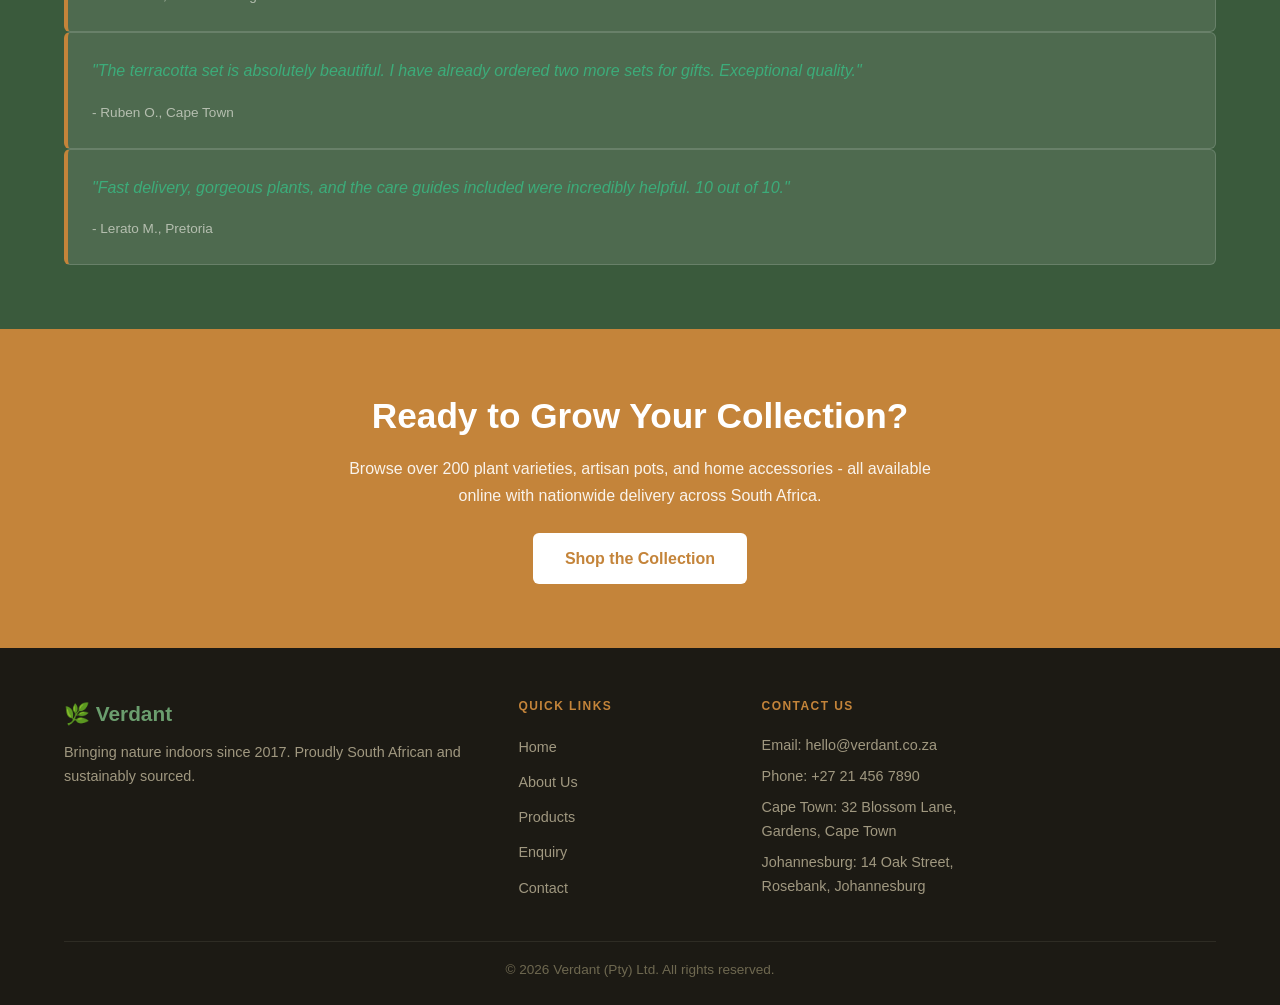
==== commit ce5e4a21: "made changes in the index file" ====
--- a/index.html
+++ b/index.html
@@ -1,442 +1,242 @@
 <!DOCTYPE html>
-<!-- 
-  index.html — Verdant Store Homepage
-  This is the main landing page of the Verdant website.
-  Sections: hero banner, stats bar, featured products,
-  about teaser, customer testimonials, and a CTA banner.
-  Author: Rorisang | Student No: st10481852
+<!--
+    index.html - Verdant Store Homepage
+    This is the main landing page of the Verdant website.
+    Sections: header/nav, hero, featured products, about teaser,
+    testimonials, call to action, and footer.
+    Author: [Student Name] | Student No: [Student Number]
 -->
 <html lang="en">
+
 <head>
-  <!-- Character encoding set to UTF-8 to support all special characters -->
-  <meta charset="UTF-8" />
-
-  <!-- Viewport tag makes the layout responsive on all screen sizes -->
-  <meta name="viewport" content="width=device-width, initial-scale=1.0" />
-
-  <!-- SEO meta tags help search engines understand and rank this page -->
-  <meta name="description" content="Verdant is a curated artisan plant and home décor store. Discover handpicked houseplants, pots, and natural living accessories." />
-  <meta name="keywords" content="plants, houseplants, home décor, artisan, pots, natural living, Verdant store" />
-  <meta name="author" content="Verdant Store" />
-
-  <!-- Page title shown in the browser tab and search engine results -->
-  <title>Verdant — Artisan Plants &amp; Home</title>
-
-  <!-- External stylesheet: contains all global styles, variables, and component styles -->
-  <link rel="stylesheet" href="css/style.css" />
-
-  <style>
-    /* =============================================
-       PAGE-SPECIFIC STYLES FOR index.html
-       (Global/reusable styles live in css/style.css)
-    ============================================= */
-
-    /* HERO SECTION
-       Two-column CSS Grid: text left, visual right.
-       min-height: 90vh ensures it fills most of the screen. */
-    .hero {
-      min-height: 90vh;
-      display: grid;
-      grid-template-columns: 1fr 1fr;
-      align-items: center;
-      gap: 4rem;
-      padding: 6rem 2rem;
-      max-width: 1200px;
-      margin: 0 auto;
-    }
-    .hero-text h1 { margin-bottom: 1.2rem; }
-    /* The word "nature" in the h1 is wrapped in <em> and coloured green */
-    .hero-text h1 em { color: var(--clr-green); font-style: italic; }
-    .hero-text p { font-size: 1.1rem; color: var(--clr-muted); margin-bottom: 2rem; }
-    /* Flexbox row for the two CTA buttons */
-    .hero-cta { display: flex; gap: 1rem; flex-wrap: wrap; }
-    .hero-visual { position: relative; height: 500px; }
-
-    /* Base card style for the hero decorative floating cards */
-    .hero-card {
-      position: absolute;
-      background: var(--clr-cream);
-      border-radius: 12px;
-      padding: 1.5rem;
-      box-shadow: var(--shadow-lg);
-      display: flex;
-      align-items: center;
-      gap: 1rem;
-    }
-    /* Large main green card filling the visual area */
-    .hero-card-main {
-      top: 10%; left: 5%; right: 5%; bottom: 10%;
-      flex-direction: column;
-      align-items: center;
-      justify-content: center;
-      background: var(--clr-green);
-      color: var(--clr-cream);
-      font-family: var(--ff-display);
-      font-size: 6rem;
-    }
-    /* Small floating badge at bottom-left */
-    .hero-card-badge { bottom: 8%; left: -5%; font-size: 0.88rem; white-space: nowrap; }
-    .hero-card-badge .badge-icon {
-      width: 40px; height: 40px;
-      background: var(--clr-accent);
-      border-radius: 50%;
-      display: flex; align-items: center; justify-content: center;
-      font-size: 1.2rem; flex-shrink: 0;
-    }
-    /* Small floating tag at top-right */
-    .hero-card-tag {
-      top: 5%; right: -5%;
-      background: var(--clr-dark); color: var(--clr-cream);
-      font-size: 0.85rem;
-      flex-direction: column; align-items: flex-start; gap: 0.2rem;
-    }
-
-    /* STATS BAR — dark strip with 4-column grid of key numbers */
-    .stats-bar { background: var(--clr-dark); color: var(--clr-cream); padding: 2.5rem 0; }
-    .stats-inner { display: grid; grid-template-columns: repeat(4, 1fr); gap: 2rem; text-align: center; }
-    .stat-item h3 { font-family: var(--ff-display); font-size: 2.4rem; color: var(--clr-accent); }
-    .stat-item p { font-size: 0.85rem; color: #a09880; margin: 0 auto; }
-
-    /* FEATURED section uses light cream background */
-    .featured { background: var(--clr-cream); }
-
-    /* ABOUT TEASER — two-column grid: visual left, text right */
-    .about-teaser { display: grid; grid-template-columns: 1fr 1fr; gap: 5rem; align-items: center; }
-    .about-visual {
-      height: 400px;
-      background: var(--clr-green);
-      border-radius: 12px;
-      display: flex; align-items: center; justify-content: center;
-      font-size: 8rem; position: relative; overflow: hidden;
-    }
-    /* Decorative pseudo-element circle overlay */
-    .about-visual::after {
-      content: ''; position: absolute;
-      bottom: -40px; right: -40px;
-      width: 200px; height: 200px;
-      border-radius: 50%; background: rgba(255,255,255,0.06);
-    }
-    .about-text h2 { margin-bottom: 1rem; }
-    .about-text p { color: var(--clr-muted); margin-bottom: 1.5rem; }
-
-    /* TESTIMONIALS — green background section */
-    .testimonials { background: var(--clr-green); color: var(--clr-cream); }
-    .testimonials .tag { color: rgba(250,247,240,0.6); }
-    .testimonials h2 { color: var(--clr-cream); }
-    .testimonials-grid { display: grid; grid-template-columns: repeat(3, 1fr); gap: 2rem; margin-top: 3rem; }
-    .testimonial-card {
-      background: rgba(255,255,255,0.08);
-      border: 1px solid rgba(255,255,255,0.12);
-      border-radius: 8px; padding: 2rem;
-    }
-    .stars { color: var(--clr-accent); margin-bottom: 0.8rem; font-size: 0.95rem; }
-    .testimonial-card p { font-size: 0.95rem; color: rgba(250,247,240,0.85); margin-bottom: 1.2rem; font-style: italic; }
-    .reviewer { font-size: 0.85rem; color: rgba(250,247,240,0.6); }
-
-    /* SCROLL FADE-IN ANIMATION
-       .fade-in starts hidden; "visible" class added by JS Intersection Observer */
-    .fade-in { opacity: 0; transform: translateY(24px); transition: opacity 0.6s ease, transform 0.6s ease; }
-    .fade-in.visible { opacity: 1; transform: none; }
-
-    /* RESPONSIVE — stacks to single column on smaller screens */
-    @media (max-width: 900px) {
-      .hero { grid-template-columns: 1fr; min-height: auto; }
-      .hero-visual { height: 300px; }
-      .stats-inner { grid-template-columns: repeat(2, 1fr); }
-      .about-teaser { grid-template-columns: 1fr; }
-      .testimonials-grid { grid-template-columns: 1fr; }
-    }
-  </style>
+    <!-- Character encoding set to UTF-8 to support all characters -->
+    <meta charset="UTF-8" />
+
+    <!-- Viewport tag ensures the page works on mobile devices -->
+    <meta name="viewport" content="width=device-width, initial-scale=1.0" />
+
+    <!-- SEO meta tags help search engines find and rank this page -->
+    <meta name="description" content="Verdant is a curated artisan plant and home decor store. Discover handpicked houseplants, pots, and natural living accessories." />
+    <meta name="keywords" content="plants, houseplants, home decor, artisan, pots, natural living, Verdant store, South Africa" />
+    <meta name="author" content="[Student Name]" />
+
+    <!-- Page title shown in the browser tab -->
+    <title>Verdant - Artisan Plants and Home</title>
+
+    <!-- Link to the external CSS stylesheet -->
+    <link rel="stylesheet" href="css/style.css" />
 </head>
+
 <body>
 
-  <!-- =================================================
-       SITE HEADER
-       Sticky header with logo and main navigation.
-       The <header> semantic tag identifies this to browsers and assistive tech.
-  ================================================= -->
-  <header class="site-header">
-    <div class="header-inner">
-
-      <!-- Logo links back to homepage on all pages -->
-      <a href="index.html" class="logo">
-        <span class="logo-icon">🌿</span>
-        Verdant
-      </a>
-
-      <!-- <nav> semantic tag marks this as the primary site navigation.
-           aria-label makes it descriptive for screen reader users. -->
-      <nav class="main-nav" aria-label="Main navigation">
-        <ul>
-          <!-- Navigation links to all 5 pages of the website -->
-          <li><a href="index.html">Home</a></li>
-          <li><a href="about.html">About Us</a></li>
-          <li><a href="products.html">Products</a></li>
-          <li><a href="enquiry.html">Enquiry</a></li>
-          <li><a href="contact.html">Contact</a></li>
-        </ul>
-      </nav>
-
-    </div>
-  </header>
-
-  <!-- =================================================
-       MAIN CONTENT
-       <main> wraps all primary page content — only one per page.
-       Helps screen readers and search engines identify the core content.
-  ================================================= -->
-  <main>
-
-    <!-- HERO SECTION
-         Full-height intro section with headline, tagline,
-         CTA buttons, and a decorative floating card visual. -->
-    <section class="hero" aria-label="Hero banner">
-
-      <!-- Left: text and buttons -->
-      <div class="hero-text fade-in">
-        <span class="tag">Artisan · Curated · Sustainable</span>
-        <!-- h1 is the most important heading on the page — only one per page -->
-        <h1>Bring <em>nature</em> into your home</h1>
-        <p>Handpicked houseplants, artisan pots, and natural living accessories — sourced with care from local growers and makers.</p>
-        <!-- CTA buttons: primary action (shop) and secondary action (learn more) -->
-        <div class="hero-cta">
-          <a href="products.html" class="btn btn-primary">Shop Now</a>
-          <a href="about.html" class="btn btn-outline">Our Story</a>
+    <!-- ================================================
+         HEADER
+         The <header> tag contains the logo and the main
+         navigation menu. It appears at the top of every page.
+    ================================================ -->
+    <header>
+
+        <!-- Website logo - clicking it returns the user to the homepage -->
+        <div class="logo">
+            <a href="index.html">🌿 Verdant</a>
         </div>
-      </div>
-
-      <!-- Right: purely decorative visual — hidden from screen readers via aria-hidden -->
-      <div class="hero-visual fade-in" aria-hidden="true">
-        <div class="hero-card hero-card-main">🪴</div>
-        <div class="hero-card hero-card-badge">
-          <span class="badge-icon">🌱</span>
-          <div>
-            <strong style="display:block; font-weight:500;">New arrivals</strong>
-            <span style="color:var(--clr-muted); font-size:0.8rem;">Fresh every week</span>
-          </div>
+
+        <!-- NAVIGATION
+             The <nav> tag marks the main navigation of the site.
+             It contains links to all 5 pages of the website. -->
+        <nav aria-label="Main navigation">
+            <ul>
+                <li><a href="index.html">Home</a></li>
+                <li><a href="about.html">About Us</a></li>
+                <li><a href="products.html">Products</a></li>
+                <li><a href="enquiry.html">Enquiry</a></li>
+                <li><a href="contact.html">Contact</a></li>
+            </ul>
+        </nav>
+
+    </header>
+
+    <!-- ================================================
+         MAIN CONTENT
+         The <main> tag wraps all the primary content of the page.
+         There is only one <main> tag per page.
+    ================================================ -->
+    <main>
+
+        <!-- HERO SECTION
+             The hero is the first large section visitors see.
+             It contains the main heading, a short description,
+             and two call-to-action buttons. -->
+        <section id="hero">
+            <h1>Bring Nature Into Your Home</h1>
+            <p>Handpicked houseplants, artisan pots, and natural living accessories - sourced with care from local growers and makers across South Africa.</p>
+            <!-- Call to action buttons linking to other pages -->
+            <a href="products.html">Shop Now</a>
+            <a href="about.html">Our Story</a>
+        </section>
+
+        <!-- STATS SECTION
+             This section shows key facts about the business
+             to build trust with visitors. -->
+        <section id="stats">
+            <h2>Why Choose Verdant?</h2>
+
+            <!-- Each stat is wrapped in a div for grouping -->
+            <div class="stat-item">
+                <h3>200+</h3>
+                <p>Plant varieties in store</p>
+            </div>
+
+            <div class="stat-item">
+                <h3>5 000+</h3>
+                <p>Happy customers</p>
+            </div>
+
+            <div class="stat-item">
+                <h3>8 Years</h3>
+                <p>Growing together</p>
+            </div>
+
+            <div class="stat-item">
+                <h3>100%</h3>
+                <p>Sustainably sourced</p>
+            </div>
+        </section>
+
+        <!-- FEATURED PRODUCTS SECTION
+             Shows 4 popular products from the store.
+             Each product uses the <article> tag because each
+             product is an independent piece of content. -->
+        <section id="featured-products">
+            <h2>Featured Products</h2>
+            <p>Our most loved plants and accessories this season.</p>
+
+            <!-- Product 1 -->
+            <article class="product-card">
+                <h3>Monstera Deliciosa</h3>
+                <p>Category: Foliage Plants</p>
+                <p>Bold tropical leaves that make an instant statement in any room. Easy to care for and fast growing.</p>
+                <p>Price: R 349</p>
+                <a href="products.html">View Product</a>
+            </article>
+
+            <!-- Product 2 -->
+            <article class="product-card">
+                <h3>Terracotta Set (3 Pots)</h3>
+                <p>Category: Pots and Planters</p>
+                <p>Hand-thrown terracotta pots in three graduated sizes with a beautiful unglazed finish.</p>
+                <p>Price: R 289</p>
+                <a href="products.html">View Product</a>
+            </article>
+
+            <!-- Product 3 -->
+            <article class="product-card">
+                <h3>Desert Garden Kit</h3>
+                <p>Category: Succulents</p>
+                <p>Six mixed succulents with a hand-painted ceramic planter and premium succulent soil.</p>
+                <p>Price: R 199</p>
+                <a href="products.html">View Product</a>
+            </article>
+
+            <!-- Product 4 -->
+            <article class="product-card">
+                <h3>Botanical Candle Set</h3>
+                <p>Category: Home Accessories</p>
+                <p>Soy wax candles infused with real dried botanicals in lavender and eucalyptus fragrances.</p>
+                <p>Price: R 145</p>
+                <a href="products.html">View Product</a>
+            </article>
+
+            <!-- Link to see all products -->
+            <a href="products.html">View All Products</a>
+        </section>
+
+        <!-- ABOUT TEASER SECTION
+             A short introduction to the brand story.
+             Links to the full About Us page. -->
+        <section id="about-teaser">
+            <h2>Rooted in a Love for Living Spaces</h2>
+            <p>Verdant began in 2017 as a small weekend market stall run by two plant lovers in Cape Town. Today we are a proudly South African online and in-store retailer with a mission to make sustainable, nature-inspired living accessible to everyone.</p>
+            <p>Every product we carry is either locally grown, locally made, or ethically sourced.</p>
+            <a href="about.html">Meet the Team</a>
+        </section>
+
+        <!-- TESTIMONIALS SECTION
+             Customer reviews help build trust with new visitors. -->
+        <section id="testimonials">
+            <h2>What Our Customers Say</h2>
+
+            <!-- Each review is wrapped in a blockquote tag
+                 as it is a quotation from a customer -->
+            <blockquote>
+                <p>"My Monstera arrived perfectly packaged and so healthy. Verdant is my go-to for all things green!"</p>
+                <cite>- Amahle N., Johannesburg</cite>
+            </blockquote>
+
+            <blockquote>
+                <p>"The terracotta set is absolutely beautiful. I have already ordered two more sets for gifts. Exceptional quality."</p>
+                <cite>- Ruben O., Cape Town</cite>
+            </blockquote>
+
+            <blockquote>
+                <p>"Fast delivery, gorgeous plants, and the care guides included were incredibly helpful. 10 out of 10."</p>
+                <cite>- Lerato M., Pretoria</cite>
+            </blockquote>
+        </section>
+
+        <!-- CALL TO ACTION SECTION
+             Encourages visitors to visit the products page. -->
+        <section id="cta">
+            <h2>Ready to Grow Your Collection?</h2>
+            <p>Browse over 200 plant varieties, artisan pots, and home accessories - all available online with nationwide delivery across South Africa.</p>
+            <a href="products.html">Shop the Collection</a>
+        </section>
+
+    </main>
+
+    <!-- ================================================
+         FOOTER
+         The <footer> tag contains copyright info,
+         navigation links, and contact details.
+         It appears at the bottom of every page.
+    ================================================ -->
+    <footer>
+
+        <!-- Footer brand description -->
+        <div class="footer-brand">
+            <p>🌿 Verdant</p>
+            <p>Bringing nature indoors since 2017. Proudly South African and sustainably sourced.</p>
         </div>
-        <div class="hero-card hero-card-tag">
-          <span style="font-size:0.75rem; color:var(--clr-accent); letter-spacing:0.1em; text-transform:uppercase;">Bestseller</span>
-          <strong>Monstera</strong>
-          <span style="color:#a09880; font-size:0.82rem;">R 349</span>
+
+        <!-- Footer navigation links -->
+        <nav aria-label="Footer navigation">
+            <h4>Quick Links</h4>
+            <ul>
+                <li><a href="index.html">Home</a></li>
+                <li><a href="about.html">About Us</a></li>
+                <li><a href="products.html">Products</a></li>
+                <li><a href="enquiry.html">Enquiry</a></li>
+                <li><a href="contact.html">Contact</a></li>
+            </ul>
+        </nav>
+
+        <!-- Footer contact information -->
+        <div class="footer-contact">
+            <h4>Contact Us</h4>
+            <p>Email: <a href="mailto:hello@verdant.co.za">hello@verdant.co.za</a></p>
+            <p>Phone: <a href="tel:+27214567890">+27 21 456 7890</a></p>
+            <p>Cape Town: 32 Blossom Lane, Gardens, Cape Town</p>
+            <p>Johannesburg: 14 Oak Street, Rosebank, Johannesburg</p>
         </div>
-      </div>
-
-    </section>
-
-    <!-- STATS BAR
-         Four trust-building statistics in a dark horizontal strip. -->
-    <section class="stats-bar" aria-label="Store highlights">
-      <div class="container">
-        <div class="stats-inner">
-          <div class="stat-item fade-in"><h3>200+</h3><p>Plant varieties in store</p></div>
-          <div class="stat-item fade-in"><h3>5 000+</h3><p>Happy customers</p></div>
-          <div class="stat-item fade-in"><h3>8</h3><p>Years of growing together</p></div>
-          <div class="stat-item fade-in"><h3>100%</h3><p>Sustainably sourced</p></div>
-        </div>
-      </div>
-    </section>
-
-    <!-- FEATURED PRODUCTS
-         4 product cards using the reusable .product-card component.
-         <article> is used for each card as each is an independent piece of content. -->
-    <section class="section featured" aria-labelledby="featured-heading">
-      <div class="container">
-        <div class="section-header fade-in">
-          <span class="tag">Handpicked for you</span>
-          <!-- id="featured-heading" links this h2 to the section via aria-labelledby -->
-          <h2 id="featured-heading">Featured Products</h2>
-          <p>Our most loved plants and accessories this season.</p>
-        </div>
-
-        <!-- CSS Grid auto-fills columns based on available space (min 260px each) -->
-        <div class="products-grid">
-
-          <!-- Product Card 1: Monstera Deliciosa -->
-          <article class="product-card fade-in">
-            <div class="product-img">
-              🌿
-              <span class="product-badge">Bestseller</span>
-            </div>
-            <div class="product-body">
-              <span class="tag">Foliage</span>
-              <h3>Monstera Deliciosa</h3>
-              <p>Bold tropical leaves that make an instant statement in any room.</p>
-              <div class="product-footer">
-                <span class="price">R 349</span>
-                <a href="products.html" class="btn btn-primary" style="padding:0.55rem 1.2rem; font-size:0.82rem;">View</a>
-              </div>
-            </div>
-          </article>
-
-          <!-- Product Card 2: Terracotta Set -->
-          <article class="product-card fade-in">
-            <div class="product-img" style="background:#e8e0d5;">
-              🪴
-              <span class="product-badge" style="background:var(--clr-green);">New</span>
-            </div>
-            <div class="product-body">
-              <span class="tag">Pots &amp; Planters</span>
-              <h3>Terracotta Set (3)</h3>
-              <p>Hand-thrown terracotta pots in three graduated sizes, unglazed finish.</p>
-              <div class="product-footer">
-                <span class="price">R 289</span>
-                <a href="products.html" class="btn btn-primary" style="padding:0.55rem 1.2rem; font-size:0.82rem;">View</a>
-              </div>
-            </div>
-          </article>
-
-          <!-- Product Card 3: Desert Garden Kit -->
-          <article class="product-card fade-in">
-            <div class="product-img" style="background:#ddeade;">🌵</div>
-            <div class="product-body">
-              <span class="tag">Succulents</span>
-              <h3>Desert Garden Kit</h3>
-              <p>Six mixed succulents with a hand-painted ceramic planter and soil.</p>
-              <div class="product-footer">
-                <span class="price">R 199</span>
-                <a href="products.html" class="btn btn-primary" style="padding:0.55rem 1.2rem; font-size:0.82rem;">View</a>
-              </div>
-            </div>
-          </article>
-
-          <!-- Product Card 4: Botanical Candle Set -->
-          <article class="product-card fade-in">
-            <div class="product-img" style="background:#f0ece3;">🕯️</div>
-            <div class="product-body">
-              <span class="tag">Home Accessories</span>
-              <h3>Botanical Candle Set</h3>
-              <p>Soy wax candles infused with real dried botanicals — lavender &amp; eucalyptus.</p>
-              <div class="product-footer">
-                <span class="price">R 145</span>
-                <a href="products.html" class="btn btn-primary" style="padding:0.55rem 1.2rem; font-size:0.82rem;">View</a>
-              </div>
-            </div>
-          </article>
-
-        </div><!-- end .products-grid -->
-
-        <!-- Link to the full product catalogue -->
-        <div style="text-align:center; margin-top:3rem;">
-          <a href="products.html" class="btn btn-outline">View All Products</a>
-        </div>
-      </div>
-    </section>
-
-    <!-- ABOUT TEASER
-         Two-column layout teasing the brand story. Links to about.html. -->
-    <section class="section" aria-labelledby="about-heading">
-      <div class="container">
-        <div class="about-teaser">
-          <!-- Decorative visual (left) — aria-hidden removes it from screen readers -->
-          <div class="about-visual fade-in" aria-hidden="true">🌳</div>
-          <div class="about-text fade-in">
-            <span class="tag">Our Story</span>
-            <h2 id="about-heading">Rooted in a love for living spaces</h2>
-            <p>Verdant began in 2017 as a small weekend market stall run by two plant lovers in Cape Town. Today we are a proudly South African online and in-store retailer with a mission to make sustainable, nature-inspired living accessible to everyone.</p>
-            <p>Every product we carry is either locally grown, locally made, or ethically sourced — because we believe beautiful spaces and a healthy planet go hand in hand.</p>
-            <a href="about.html" class="btn btn-primary">Meet the Team</a>
-          </div>
-        </div>
-      </div>
-    </section>
-
-    <!-- TESTIMONIALS
-         Three customer reviews on a green background to build credibility. -->
-    <section class="section testimonials" aria-labelledby="testimonials-heading">
-      <div class="container">
-        <div class="section-header fade-in">
-          <span class="tag">Happy customers</span>
-          <h2 id="testimonials-heading">What people are saying</h2>
-        </div>
-        <div class="testimonials-grid">
-          <div class="testimonial-card fade-in">
-            <!-- Star rating using Unicode characters -->
-            <div class="stars">★★★★★</div>
-            <p>"My Monstera arrived perfectly packaged and so healthy. Verdant is my go-to for all things green!"</p>
-            <span class="reviewer">— Amahle N., Johannesburg</span>
-          </div>
-          <div class="testimonial-card fade-in">
-            <div class="stars">★★★★★</div>
-            <p>"The terracotta set is absolutely beautiful. I've already ordered two more sets for gifts. Exceptional quality."</p>
-            <span class="reviewer">— Ruben O., Cape Town</span>
-          </div>
-          <div class="testimonial-card fade-in">
-            <div class="stars">★★★★★</div>
-            <p>"Fast delivery, gorgeous plants, and the care guides included were incredibly helpful. 10/10 recommend."</p>
-            <span class="reviewer">— Lerato M., Pretoria</span>
-          </div>
-        </div>
-      </div>
-    </section>
-
-    <!-- CTA BANNER
-         Full-width accent-coloured strip encouraging users to visit the shop. -->
-    <section class="section" style="background:var(--clr-accent); color:#fff; text-align:center;" aria-label="Call to action">
-      <div class="container">
-        <span class="tag" style="color:rgba(255,255,255,0.7);">Don't miss out</span>
-        <h2 style="color:#fff; margin-bottom:1rem;">Ready to grow your collection?</h2>
-        <p style="color:rgba(255,255,255,0.85); margin:0 auto 2rem;">Browse over 200 plant varieties, artisan pots, and home accessories — all available online with nationwide delivery.</p>
-        <a href="products.html" class="btn" style="background:#fff; color:var(--clr-accent); border-color:#fff;">Shop the Collection</a>
-      </div>
-    </section>
-
-  </main><!-- end <main> -->
-
-  <!-- =================================================
-       SITE FOOTER
-       <footer> semantic tag — shared across all pages.
-       Contains brand blurb, navigation links, and contact info.
-  ================================================= -->
-  <footer class="site-footer" aria-label="Site footer">
-    <div class="container">
-      <div class="footer-grid">
-        <!-- Brand column -->
-        <div class="footer-brand">
-          <a href="index.html" class="logo"><span class="logo-icon">🌿</span> Verdant</a>
-          <p>Bringing nature indoors since 2017. Proudly South African, sustainably sourced.</p>
-        </div>
-        <!-- Shop links column -->
-        <div class="footer-col">
-          <h4>Shop</h4>
-          <ul>
-            <li><a href="products.html">All Products</a></li>
-            <li><a href="products.html">Houseplants</a></li>
-            <li><a href="products.html">Pots &amp; Planters</a></li>
-            <li><a href="products.html">Accessories</a></li>
-          </ul>
-        </div>
-        <!-- Company links column -->
-        <div class="footer-col">
-          <h4>Company</h4>
-          <ul>
-            <li><a href="about.html">About Us</a></li>
-            <li><a href="contact.html">Contact</a></li>
-            <li><a href="enquiry.html">Make an Enquiry</a></li>
-          </ul>
-        </div>
-        <!-- Contact details column — uses mailto: and tel: links -->
-        <div class="footer-col">
-          <h4>Contact</h4>
-          <ul>
-            <li><a href="mailto:hello@verdant.co.za">hello@verdant.co</a></li>
-            <li><a href="tel:+27214567890">+27 21 456 7890</a></li>
-            <li><a href="contact.html">32 Blossom Lane, Gardens, Cape Town</a></li>
-            <li><a href="contact.html">14 Oak Street, Rosebank, Johannesburg</a></li>
-          </ul>
-        </div>
-      </div>
-      <!-- Copyright bar at the very bottom of the page -->
-      <div class="footer-bottom">
-        <span>© 2026 Verdant (Pty) Ltd. All rights reserved.</span>
-        <span>Designed with 🌱 in South Africa</span>
-      </div>
-    </div>
-  </footer>
-
-  <!-- External JavaScript file linked at the bottom of <body>
-       so the HTML is fully loaded before the script runs -->
-  <script src="js/main.js"></script>
+
+        <!-- Copyright notice -->
+        <p>© 2026 Verdant (Pty) Ltd. All rights reserved.</p>
+
+    </footer>
+
+    <!-- Link to the external JavaScript file.
+         Placed at the bottom so HTML loads before the script runs. -->
+    <script src="js/main.js"></script>
 
 </body>
 </html>
--- a/css/style.css
+++ b/css/style.css
@@ -1,464 +1,1148 @@
 /* =============================================
-   Verdant — Artisan Plant & Home Store
-   Main Stylesheet
-   ============================================= */
-
-@import url('https://fonts.googleapis.com/css2?family=Playfair+Display:ital,wght@0,400;0,700;1,400&family=DM+Sans:wght@300;400;500&display=swap');
-
-/* --- CSS Variables --- */
+   Verdant Store - External Stylesheet
+   File: css/style.css
+   Author: [Student Name] | Student No: [Student Number]
+   Part 2 - CSS Styling and Responsive Design
+============================================= */
+
+/* =============================================
+   SECTION 1: CSS RESET AND BASE STYLES
+   Removes default browser styles to ensure
+   consistent appearance across all browsers.
+============================================= */
+* {
+    margin: 0;
+    padding: 0;
+    box-sizing: border-box;
+}
+
+/* Base body styles - font, colour, size */
+body {
+    font-family: 'Segoe UI', Arial, Helvetica, sans-serif;
+    font-size: 1rem;
+    line-height: 1.7;
+    background-color: #2e7b46;
+    color: #067e50;
+}
+
+/* Remove bullet points from all lists */
+ul { list-style: none; }
+
+/* Remove underlines from links */
+a { text-decoration: none; color: inherit; }
+
+/* Make all images responsive */
+img { max-width: 100%; height: auto; display: block; }
+
+/* =============================================
+   SECTION 2: CSS VARIABLES (COLOUR SCHEME)
+   Reusable values for consistent styling.
+============================================= */
 :root {
-  --clr-bg: #f5f0e8;
-  --clr-dark: #1c1a14;
-  --clr-green: #3a5a3c;
-  --clr-green-light: #6b9e6e;
-  --clr-cream: #faf7f0;
-  --clr-accent: #c4843a;
-  --clr-muted: #8a8070;
-  --clr-border: #d8cfc0;
-
-  --ff-display: 'Playfair Display', Georgia, serif;
-  --ff-body: 'DM Sans', sans-serif;
-
-  --radius: 4px;
-  --transition: 0.3s ease;
-  --shadow: 0 4px 24px rgba(28, 26, 20, 0.10);
-  --shadow-lg: 0 12px 48px rgba(28, 26, 20, 0.18);
-}
-
-/* --- Reset & Base --- */
-*, *::before, *::after { box-sizing: border-box; margin: 0; padding: 0; }
-
-html { scroll-behavior: smooth; }
-
-body {
-  font-family: var(--ff-body);
-  background-color: var(--clr-bg);
-  color: var(--clr-dark);
-  font-size: 16px;
-  line-height: 1.7;
-  font-weight: 300;
-}
-
-img { max-width: 100%; display: block; }
-a { color: inherit; text-decoration: none; }
-ul { list-style: none; }
-
-/* --- Typography --- */
-h1, h2, h3, h4 {
-  font-family: var(--ff-display);
-  line-height: 1.2;
-  font-weight: 700;
-}
-
-h1 { font-size: clamp(2.4rem, 6vw, 4.5rem); }
-h2 { font-size: clamp(1.8rem, 4vw, 2.8rem); }
-h3 { font-size: 1.4rem; }
-h4 { font-size: 1.1rem; }
-
-p { max-width: 65ch; }
-
-/* --- Layout Utilities --- */
-.container {
-  max-width: 1200px;
-  margin: 0 auto;
-  padding: 0 2rem;
-}
-
-.section {
-  padding: 5rem 0;
-}
-
-.section-header {
-  margin-bottom: 3rem;
-}
-
-.section-header p {
-  color: var(--clr-muted);
-  margin-top: 0.75rem;
-  font-size: 1.05rem;
-}
-
-.tag {
-  display: inline-block;
-  font-family: var(--ff-body);
-  font-size: 0.72rem;
-  font-weight: 500;
-  letter-spacing: 0.15em;
-  text-transform: uppercase;
-  color: var(--clr-green);
-  margin-bottom: 0.5rem;
-}
-
-/* --- Buttons --- */
-.btn {
-  display: inline-block;
-  padding: 0.8rem 2rem;
-  border-radius: var(--radius);
-  font-family: var(--ff-body);
-  font-size: 0.88rem;
-  font-weight: 500;
-  letter-spacing: 0.06em;
-  cursor: pointer;
-  transition: all var(--transition);
-  border: 2px solid transparent;
-}
-
-.btn-primary {
-  background: var(--clr-green);
-  color: var(--clr-cream);
-  border-color: var(--clr-green);
-}
-
-.btn-primary:hover {
-  background: var(--clr-dark);
-  border-color: var(--clr-dark);
-  transform: translateY(-2px);
-  box-shadow: var(--shadow);
-}
-
-.btn-outline {
-  background: transparent;
-  color: var(--clr-green);
-  border-color: var(--clr-green);
-}
-
-.btn-outline:hover {
-  background: var(--clr-green);
-  color: var(--clr-cream);
-  transform: translateY(-2px);
-}
-
-.btn-accent {
-  background: var(--clr-accent);
-  color: #fff;
-  border-color: var(--clr-accent);
-}
-
-.btn-accent:hover {
-  background: #a96d2d;
-  border-color: #a96d2d;
-  transform: translateY(-2px);
-  box-shadow: var(--shadow);
-}
-
-/* =============================================
-   HEADER & NAVIGATION
-   ============================================= */
-.site-header {
-  position: sticky;
-  top: 0;
-  z-index: 100;
-  background: var(--clr-cream);
-  border-bottom: 1px solid var(--clr-border);
-  box-shadow: 0 2px 12px rgba(28,26,20,0.06);
-}
-
-.header-inner {
-  display: flex;
-  align-items: center;
-  justify-content: space-between;
-  padding: 1rem 2rem;
-  max-width: 1200px;
-  margin: 0 auto;
-}
-
-/* Logo */
-.logo {
-  display: flex;
-  align-items: center;
-  gap: 0.6rem;
-  font-family: var(--ff-display);
-  font-size: 1.6rem;
-  color: var(--clr-dark);
-  font-style: italic;
-}
-
-.logo-icon {
-  width: 34px;
-  height: 34px;
-  background: var(--clr-green);
-  border-radius: 50%;
-  display: flex;
-  align-items: center;
-  justify-content: center;
-  color: white;
-  font-style: normal;
-  font-size: 1.1rem;
-}
-
-/* Nav */
-.main-nav ul {
-  display: flex;
-  gap: 2rem;
-  align-items: center;
-}
-
-.main-nav a {
-  font-size: 0.9rem;
-  font-weight: 400;
-  color: var(--clr-muted);
-  letter-spacing: 0.04em;
-  transition: color var(--transition);
-  position: relative;
-}
-
-.main-nav a::after {
-  content: '';
-  position: absolute;
-  bottom: -3px;
-  left: 0;
-  width: 0;
-  height: 1px;
-  background: var(--clr-green);
-  transition: width var(--transition);
-}
-
-.main-nav a:hover,
-.main-nav a.active {
-  color: var(--clr-green);
-}
-
-.main-nav a:hover::after,
-.main-nav a.active::after {
-  width: 100%;
-}
-
-/* =============================================
-   FOOTER
-   ============================================= */
-.site-footer {
-  background: var(--clr-dark);
-  color: var(--clr-cream);
-  padding: 4rem 0 2rem;
-}
-
-.footer-grid {
-  display: grid;
-  grid-template-columns: 2fr 1fr 1fr 1fr;
-  gap: 3rem;
-  margin-bottom: 3rem;
-}
-
-.footer-brand .logo { color: var(--clr-cream); margin-bottom: 1rem; }
-
-.footer-brand p {
-  font-size: 0.9rem;
-  color: #a09880;
-  line-height: 1.7;
-}
-
-.footer-col h4 {
-  font-family: var(--ff-body);
-  font-size: 0.78rem;
-  letter-spacing: 0.12em;
-  text-transform: uppercase;
-  color: var(--clr-accent);
-  margin-bottom: 1.2rem;
-}
-
-.footer-col ul li { margin-bottom: 0.6rem; }
-
-.footer-col a {
-  font-size: 0.9rem;
-  color: #a09880;
-  transition: color var(--transition);
-}
-
-.footer-col a:hover { color: var(--clr-cream); }
-
-.footer-bottom {
-  border-top: 1px solid #2e2c24;
-  padding-top: 1.5rem;
-  display: flex;
-  justify-content: space-between;
-  align-items: center;
-  font-size: 0.82rem;
-  color: #6e6850;
-}
-
-/* =============================================
-   PAGE HERO (used on inner pages)
-   ============================================= */
-.page-hero {
-  background: var(--clr-green);
-  color: var(--clr-cream);
-  padding: 5rem 0 4rem;
-  position: relative;
-  overflow: hidden;
-}
-
-.page-hero::before {
-  content: '';
-  position: absolute;
-  top: -50%;
-  right: -10%;
-  width: 600px;
-  height: 600px;
-  border-radius: 50%;
-  background: rgba(255,255,255,0.04);
-}
-
-.page-hero .tag { color: rgba(250,247,240,0.6); }
-.page-hero h1 { color: var(--clr-cream); }
-
-.page-hero p {
-  color: rgba(250,247,240,0.8);
-  font-size: 1.1rem;
-  margin-top: 1rem;
-}
-
-/* =============================================
-   PRODUCT CARD
-   ============================================= */
-.products-grid {
-  display: grid;
-  grid-template-columns: repeat(auto-fill, minmax(260px, 1fr));
-  gap: 2rem;
-}
-
+    --green:       #024a0d;
+    --green-dark:  #3aa95f;
+    --green-light: #65b386;
+    --cream:       #10692e;
+    --background:  #f5f0e8;
+    --dark:        #1c6656;
+    --accent:      #218a57;
+    --muted:       #3d753f;
+    --border:      #d8cfc0;
+    --white:       #ffffff;
+    --shadow:      0 2px 8px rgba(0,0,0,0.10);
+    --shadow-lg:   0 8px 24px rgba(0,0,0,0.16);
+    --radius:      6px;
+    --transition:  0.3s ease;
+}
+
+/* =============================================
+   SECTION 3: TYPOGRAPHY STYLES
+   font-family, font-size, font-weight,
+   line-height and letter-spacing applied
+   to all text elements.
+============================================= */
+h1 {
+    font-size: clamp(1.8rem, 5vw, 3rem);
+    font-weight: 700;
+    line-height: 1.2;
+    color: #1c1a14;
+    margin-bottom: 1rem;
+}
+
+h2 {
+    font-size: clamp(1.4rem, 3vw, 2.2rem);
+    font-weight: 700;
+    line-height: 1.3;
+    color: #1c1a14;
+    margin-bottom: 1rem;
+}
+
+h3 {
+    font-size: 1.2rem;
+    font-weight: 600;
+    line-height: 1.4;
+    color: #1c1a14;
+    margin-bottom: 0.5rem;
+}
+
+h4 {
+    font-size: 0.9rem;
+    font-weight: 600;
+    text-transform: uppercase;
+    letter-spacing: 0.1em;
+    color: #1c1a14;
+    margin-bottom: 0.5rem;
+}
+
+p {
+    font-size: 1rem;
+    line-height: 1.7;
+    color: #3cac7a;
+    margin-bottom: 1rem;
+}
+
+blockquote {
+    font-style: italic;
+    font-size: 1rem;
+    color: #1c1a14;
+    border-left: 4px solid #205b0b;
+    padding-left: 1rem;
+    margin-bottom: 1.5rem;
+}
+
+cite {
+    display: block;
+    font-size: 0.85rem;
+    font-style: normal;
+    color: #0d4b46;
+    margin-top: 0.5rem;
+}
+
+address {
+    font-style: normal;
+    line-height: 1.8;
+    color: #8a8070;
+    margin-bottom: 1rem;
+}
+
+/* =============================================
+   SECTION 4: HEADER AND NAVIGATION
+   Sticky header with flexbox layout.
+   Logo on left, nav links on right.
+============================================= */
+header {
+    position: sticky;
+    top: 0;
+    z-index: 100;
+    background-color: #faf7f0;
+    border-bottom: 2px solid #d8cfc0;
+    box-shadow: 0 2px 8px rgba(0,0,0,0.08);
+    display: flex;
+    justify-content: space-between;
+    align-items: center;
+    padding: 1rem 5%;
+}
+
+/* Logo styling */
+.logo a {
+    font-size: 1.5rem;
+    font-weight: 700;
+    color: #ec2dbc;
+}
+
+/* Navigation links in a horizontal row using flexbox */
+header nav ul {
+    display: flex;
+    gap: 2rem;
+    align-items: center;
+}
+
+header nav a {
+    font-size: 0.95rem;
+    font-weight: 500;
+    color: #8a8070;
+    position: relative;
+    padding-bottom: 4px;
+    transition: color 0.3s ease;
+}
+
+/* Underline effect using ::after pseudo-element */
+header nav a::after {
+    content: '';
+    position: absolute;
+    bottom: 0;
+    left: 0;
+    width: 0;
+    height: 2px;
+    background-color: #3a5a3c;
+    transition: width 0.3s ease;
+}
+
+/* PSEUDO-CLASS :hover - changes colour and shows underline */
+header nav a:hover {
+    color: #3a5a3c;
+}
+
+header nav a:hover::after {
+    width: 100%;
+}
+
+/* PSEUDO-CLASS :focus - keyboard navigation outline */
+header nav a:focus {
+    outline: 2px solid #3a5a3c;
+    outline-offset: 3px;
+    border-radius: 2px;
+}
+
+/* =============================================
+   SECTION 5: BUTTONS
+   :hover :focus and :active pseudo-classes
+   applied for interactive feedback.
+============================================= */
+a.btn-primary,
+button[type="submit"] {
+    display: inline-block;
+    padding: 0.75rem 1.75rem;
+    background-color: #3a5a3c;
+    color: #ffffff;
+    border: 2px solid #3a5a3c;
+    border-radius: 6px;
+    font-size: 0.95rem;
+    font-weight: 600;
+    cursor: pointer;
+    transition: background-color 0.3s ease, transform 0.2s ease, box-shadow 0.3s ease;
+    text-align: center;
+    font-family: 'Segoe UI', Arial, sans-serif;
+}
+
+/* PSEUDO-CLASS :hover - lifts button up */
+a.btn-primary:hover,
+button[type="submit"]:hover {
+    background-color: #2d5230;
+    border-color: #2d5230;
+    transform: translateY(-2px);
+    box-shadow: 0 6px 16px rgba(0,0,0,0.15);
+    color: #ffffff;
+}
+
+/* PSEUDO-CLASS :focus - visible outline for keyboard users */
+a.btn-primary:focus,
+button[type="submit"]:focus {
+    outline: 3px solid #6b9e6e;
+    outline-offset: 2px;
+}
+
+/* PSEUDO-CLASS :active - pushes button down when clicked */
+a.btn-primary:active,
+button[type="submit"]:active {
+    transform: translateY(0);
+    box-shadow: none;
+}
+
+a.btn-secondary {
+    display: inline-block;
+    padding: 0.75rem 1.75rem;
+    background-color: transparent;
+    color: #3a5a3c;
+    border: 2px solid #3a5a3c;
+    border-radius: 6px;
+    font-size: 0.95rem;
+    font-weight: 600;
+    cursor: pointer;
+    transition: all 0.3s ease;
+    text-align: center;
+}
+
+/* PSEUDO-CLASS :hover on secondary button */
+a.btn-secondary:hover {
+    background-color: #3a5a3c;
+    color: #ffffff;
+    transform: translateY(-2px);
+}
+
+/* General link hover */
+a:hover { color: #3a5a3c; }
+
+/* =============================================
+   SECTION 6: HERO SECTION
+   Two column CSS Grid layout on desktop.
+============================================= */
+#hero {
+    display: grid;
+    grid-template-columns: 1fr 1fr;
+    gap: 3rem;
+    align-items: center;
+    min-height: 80vh;
+    padding: 4rem 5%;
+    background-color: #f5f0e8;
+    max-width: 100%;
+}
+
+#hero h1 { color: #1c1a14; font-size: clamp(2rem, 5vw, 3.5rem); }
+#hero p  { font-size: 1.1rem; color: #8a8070; margin-bottom: 1.5rem; }
+
+/* Hero buttons row using flexbox */
+#hero .hero-buttons {
+    display: flex;
+    gap: 1rem;
+    flex-wrap: wrap;
+}
+
+/* Hero links styled as buttons */
+#hero a {
+    display: inline-block;
+    padding: 0.75rem 1.75rem;
+    border-radius: 6px;
+    font-weight: 600;
+    font-size: 0.95rem;
+    transition: all 0.3s ease;
+}
+
+#hero a:first-of-type {
+    background-color: #3a5a3c;
+    color: #ffffff;
+    border: 2px solid #3a5a3c;
+}
+
+#hero a:first-of-type:hover {
+    background-color: #2d5230;
+    transform: translateY(-2px);
+    color: #ffffff;
+}
+
+#hero a:last-of-type {
+    background-color: transparent;
+    color: #3a5a3c;
+    border: 2px solid #3a5a3c;
+}
+
+#hero a:last-of-type:hover {
+    background-color: #3a5a3c;
+    color: #ffffff;
+    transform: translateY(-2px);
+}
+
+/* =============================================
+   SECTION 7: STATS SECTION
+   Dark background with 4 column grid.
+============================================= */
+#stats {
+    background-color: #1c1a14;
+    color: #faf7f0;
+    padding: 3rem 5%;
+    max-width: 100%;
+}
+
+#stats h2 {
+    color: #faf7f0;
+    text-align: center;
+    margin-bottom: 2rem;
+}
+
+/* 4 column grid for stats */
+#stats .stats-grid {
+    display: grid;
+    grid-template-columns: repeat(4, 1fr);
+    gap: 2rem;
+    max-width: 1200px;
+    margin: 0 auto;
+    text-align: center;
+}
+
+/* If no .stats-grid wrapper just style stat-items directly */
+#stats .stat-item,
+#stats > div {
+    text-align: center;
+}
+
+.stat-item h3 {
+    font-size: 2.5rem;
+    color: #c4843a;
+    margin-bottom: 0.5rem;
+}
+
+.stat-item p {
+    color: #a09880;
+    font-size: 0.9rem;
+    margin: 0;
+}
+
+/* =============================================
+   SECTION 8: FEATURED PRODUCTS
+   CSS Grid auto-fill for product cards.
+============================================= */
+#featured-products {
+    padding: 4rem 5%;
+    background-color: #faf7f0;
+    max-width: 100%;
+}
+
+#featured-products h2 { margin-bottom: 0.5rem; }
+#featured-products > p { margin-bottom: 2rem; }
+
+/* Product cards grid */
+#featured-products,
+#foliage-plants,
+#succulents-cacti,
+#pots-planters,
+#home-accessories {
+    padding: 3rem 5%;
+    max-width: 100%;
+}
+
+/* Alternating backgrounds for product sections */
+#succulents-cacti,
+#home-accessories {
+    background-color: #faf7f0;
+}
+
+/* Product card grid layout */
+.product-card-grid {
+    display: grid;
+    grid-template-columns: repeat(auto-fill, minmax(250px, 1fr));
+    gap: 1.5rem;
+    margin-top: 1.5rem;
+}
+
+/* Individual product card */
 .product-card {
-  background: var(--clr-cream);
-  border-radius: 8px;
-  overflow: hidden;
-  box-shadow: var(--shadow);
-  transition: transform var(--transition), box-shadow var(--transition);
-}
-
+    background-color: #faf7f0;
+    border: 1px solid #d8cfc0;
+    border-radius: 6px;
+    padding: 1.5rem;
+    display: flex;
+    flex-direction: column;
+    gap: 0.5rem;
+    box-shadow: 0 2px 8px rgba(0,0,0,0.08);
+    transition: transform 0.3s ease, box-shadow 0.3s ease;
+}
+
+/* PSEUDO-CLASS :hover - lifts card on hover */
 .product-card:hover {
-  transform: translateY(-6px);
-  box-shadow: var(--shadow-lg);
-}
-
-.product-img {
-  height: 220px;
-  background: var(--clr-border);
-  position: relative;
-  overflow: hidden;
-  display: flex;
-  align-items: center;
-  justify-content: center;
-  font-size: 4rem;
-}
-
-.product-badge {
-  position: absolute;
-  top: 1rem;
-  left: 1rem;
-  background: var(--clr-accent);
-  color: white;
-  font-size: 0.7rem;
-  font-weight: 500;
-  letter-spacing: 0.08em;
-  text-transform: uppercase;
-  padding: 0.25rem 0.6rem;
-  border-radius: 2px;
-}
-
-.product-body {
-  padding: 1.2rem 1.4rem 1.6rem;
-}
-
-.product-body .tag { margin-bottom: 0.3rem; }
-
-.product-body h3 {
-  font-size: 1.1rem;
-  margin-bottom: 0.4rem;
-}
-
-.product-body p {
-  font-size: 0.88rem;
-  color: var(--clr-muted);
-  margin-bottom: 1rem;
-}
-
-.product-footer {
-  display: flex;
-  justify-content: space-between;
-  align-items: center;
-}
-
-.price {
-  font-family: var(--ff-display);
-  font-size: 1.3rem;
-  color: var(--clr-green);
-  font-weight: 700;
-}
-
-/* =============================================
-   FORMS
-   ============================================= */
-.form-group {
-  margin-bottom: 1.4rem;
-}
+    transform: translateY(-6px);
+    box-shadow: 0 8px 24px rgba(0,0,0,0.14);
+}
+
+.product-card h3 { color: #1c1a14; font-size: 1.1rem; }
+.product-card p  { color: #8a8070; font-size: 0.9rem; margin: 0; }
+
+/* Price styling */
+.product-card p:last-of-type {
+    font-size: 1.1rem;
+    font-weight: 700;
+    color: #3a5a3c;
+    margin-top: 0.5rem;
+}
+
+/* Link inside product card */
+.product-card a {
+    display: inline-block;
+    margin-top: 1rem;
+    padding: 0.6rem 1.2rem;
+    background-color: #3a5a3c;
+    color: #ffffff;
+    border-radius: 6px;
+    font-size: 0.9rem;
+    font-weight: 600;
+    text-align: center;
+    transition: background-color 0.3s ease, transform 0.2s ease;
+}
+
+/* PSEUDO-CLASS :hover on product link */
+.product-card a:hover {
+    background-color: #2d5230;
+    transform: translateY(-2px);
+    color: #ffffff;
+}
+
+/* Section headings above product grids */
+#foliage-plants h2,
+#succulents-cacti h2,
+#pots-planters h2,
+#home-accessories h2 {
+    border-bottom: 2px solid #d8cfc0;
+    padding-bottom: 0.5rem;
+    margin-bottom: 1.5rem;
+}
+
+/* =============================================
+   SECTION 9: ABOUT TEASER
+   Two column grid with image and text.
+============================================= */
+#about-teaser {
+    display: grid;
+    grid-template-columns: 1fr 1fr;
+    gap: 3rem;
+    align-items: center;
+    padding: 4rem 5%;
+    background-color: #faf7f0;
+    max-width: 100%;
+}
+
+#about-teaser h2 { color: #1c1a14; }
+#about-teaser p  { color: #8a8070; }
+
+#about-teaser a {
+    display: inline-block;
+    padding: 0.75rem 1.75rem;
+    background-color: #3a5a3c;
+    color: #ffffff;
+    border-radius: 6px;
+    font-weight: 600;
+    transition: all 0.3s ease;
+}
+
+#about-teaser a:hover {
+    background-color: #2d5230;
+    transform: translateY(-2px);
+    color: #ffffff;
+}
+
+/* =============================================
+   SECTION 10: TESTIMONIALS
+   Green background with 3 column grid.
+============================================= */
+#testimonials {
+    background-color: #3a5a3c;
+    color: #faf7f0;
+    padding: 4rem 5%;
+    max-width: 100%;
+}
+
+#testimonials h2 {
+    color: #faf7f0;
+    text-align: center;
+    margin-bottom: 2rem;
+}
+
+/* 3 column grid for testimonial cards */
+#testimonials .testimonials-grid {
+    display: grid;
+    grid-template-columns: repeat(3, 1fr);
+    gap: 1.5rem;
+    max-width: 1200px;
+    margin: 0 auto;
+}
+
+/* Style blockquotes directly inside testimonials */
+#testimonials blockquote {
+    background-color: rgba(255,255,255,0.1);
+    border: 1px solid rgba(255,255,255,0.15);
+    border-left: 4px solid #c4843a;
+    border-radius: 6px;
+    padding: 1.5rem;
+    color: rgba(250,247,240,0.9);
+    margin-bottom: 0;
+}
+
+#testimonials cite { color: rgba(250,247,240,0.6); }
+
+/* =============================================
+   SECTION 11: CTA SECTION
+   Accent coloured banner.
+============================================= */
+#cta,
+#product-cta {
+    background-color: #c4843a;
+    color: #ffffff;
+    text-align: center;
+    padding: 4rem 5%;
+    max-width: 100%;
+}
+
+#cta h2,
+#product-cta h2 { color: #ffffff; margin-bottom: 1rem; }
+
+#cta p,
+#product-cta p {
+    color: rgba(255,255,255,0.9);
+    max-width: 600px;
+    margin: 0 auto 1.5rem;
+}
+
+#cta a,
+#product-cta a {
+    display: inline-block;
+    padding: 0.75rem 2rem;
+    background-color: #ffffff;
+    color: #c4843a;
+    border-radius: 6px;
+    font-weight: 600;
+    transition: all 0.3s ease;
+}
+
+/* PSEUDO-CLASS :hover on CTA button */
+#cta a:hover,
+#product-cta a:hover {
+    background-color: #faf7f0;
+    transform: translateY(-2px);
+}
+
+/* =============================================
+   SECTION 12: PAGE HEADING (inner pages)
+   Green banner at top of each inner page.
+============================================= */
+#page-heading {
+    background-color: #3a5a3c;
+    color: #faf7f0;
+    padding: 4rem 5%;
+    max-width: 100%;
+}
+
+#page-heading h1 {
+    color: #faf7f0;
+    margin-bottom: 1rem;
+}
+
+#page-heading p {
+    color: rgba(250,247,240,0.85);
+    font-size: 1.05rem;
+    max-width: 600px;
+    margin: 0;
+}
+
+/* =============================================
+   SECTION 13: ABOUT PAGE
+============================================= */
+#our-story {
+    padding: 3rem 5%;
+    background-color: #f5f0e8;
+    max-width: 100%;
+}
+
+/* Mission and Vision - two columns */
+#mission-vision {
+    display: grid;
+    grid-template-columns: 1fr 1fr;
+    gap: 1.5rem;
+    padding: 3rem 5%;
+    max-width: 100%;
+    background-color: #faf7f0;
+}
+
+.mission {
+    background-color: #3a5a3c;
+    color: #faf7f0;
+    padding: 2rem;
+    border-radius: 6px;
+}
+
+.mission h3 { color: #faf7f0; }
+.mission p  { color: rgba(250,247,240,0.9); margin: 0; }
+
+.vision {
+    background-color: #1c1a14;
+    color: #faf7f0;
+    padding: 2rem;
+    border-radius: 6px;
+}
+
+.vision h3 { color: #faf7f0; }
+.vision p  { color: rgba(250,247,240,0.9); margin: 0; }
+
+/* Values - 3 column grid */
+#values {
+    display: grid;
+    grid-template-columns: repeat(3, 1fr);
+    gap: 1.5rem;
+    padding: 3rem 5%;
+    background-color: #faf7f0;
+    max-width: 100%;
+}
+
+#values h2 { grid-column: 1 / -1; }
+
+.value-item {
+    background-color: #f5f0e8;
+    border: 1px solid #d8cfc0;
+    border-radius: 6px;
+    padding: 1.5rem;
+    transition: transform 0.3s ease, box-shadow 0.3s ease;
+}
+
+/* PSEUDO-CLASS :hover on value cards */
+.value-item:hover {
+    transform: translateY(-4px);
+    box-shadow: 0 8px 24px rgba(0,0,0,0.12);
+}
+
+.value-item h3 { color: #3a5a3c; }
+
+/* Team - 3 column grid */
+#team {
+    display: grid;
+    grid-template-columns: repeat(3, 1fr);
+    gap: 1.5rem;
+    padding: 3rem 5%;
+    background-color: #f5f0e8;
+    max-width: 100%;
+}
+
+#team h2,
+#team > p { grid-column: 1 / -1; }
+
+.team-member {
+    background-color: #faf7f0;
+    border: 1px solid #d8cfc0;
+    border-radius: 6px;
+    padding: 1.5rem;
+    text-align: center;
+    box-shadow: 0 2px 8px rgba(0,0,0,0.08);
+    transition: transform 0.3s ease;
+}
+
+/* PSEUDO-CLASS :hover on team cards */
+.team-member:hover { transform: translateY(-4px); }
+.team-member h3 { font-size: 1rem; color: #1c1a14; }
+
+/* Timeline - dark background */
+#timeline {
+    background-color: #1c1a14;
+    color: #faf7f0;
+    padding: 3rem 5%;
+    max-width: 100%;
+}
+
+#timeline h2 { color: #faf7f0; margin-bottom: 2rem; }
+
+.timeline-item {
+    border-left: 3px solid #c4843a;
+    padding-left: 1.5rem;
+    margin-bottom: 1.5rem;
+    position: relative;
+}
+
+/* Dot on timeline */
+.timeline-item::before {
+    content: '';
+    position: absolute;
+    left: -8px;
+    top: 6px;
+    width: 13px;
+    height: 13px;
+    border-radius: 50%;
+    background-color: #c4843a;
+}
+
+.timeline-item h3 { color: #faf7f0; font-size: 1rem; }
+.timeline-item p  { color: #a09880; font-size: 0.9rem; margin: 0; }
+
+/* =============================================
+   SECTION 14: ENQUIRY PAGE
+============================================= */
+#enquiry-types {
+    display: grid;
+    grid-template-columns: repeat(2, 1fr);
+    gap: 1.5rem;
+    padding: 3rem 5%;
+    background-color: #faf7f0;
+    max-width: 100%;
+}
+
+#enquiry-types h2 { grid-column: 1 / -1; }
+
+.enquiry-type {
+    background-color: #f5f0e8;
+    border: 1px solid #d8cfc0;
+    border-left: 4px solid #3a5a3c;
+    border-radius: 6px;
+    padding: 1.5rem;
+    transition: transform 0.3s ease;
+}
+
+/* PSEUDO-CLASS :hover on enquiry type cards */
+.enquiry-type:hover {
+    transform: translateY(-3px);
+    box-shadow: 0 4px 12px rgba(0,0,0,0.1);
+}
+
+.enquiry-type h3 { color: #3a5a3c; font-size: 1rem; }
+
+/* FAQ section */
+#faq {
+    padding: 3rem 5%;
+    background-color: #faf7f0;
+    max-width: 100%;
+}
+
+.faq-item {
+    border: 1px solid #d8cfc0;
+    border-radius: 6px;
+    padding: 1.5rem;
+    margin-bottom: 1rem;
+    transition: box-shadow 0.3s ease;
+}
+
+/* PSEUDO-CLASS :hover on FAQ items */
+.faq-item:hover { box-shadow: 0 4px 12px rgba(0,0,0,0.1); }
+.faq-item h3 { color: #3a5a3c; font-size: 1rem; margin-bottom: 0.4rem; }
+.faq-item p  { margin: 0; }
+
+/* =============================================
+   SECTION 15: FORM STYLES
+   :focus and :hover pseudo-classes used
+   on all form inputs.
+============================================= */
+#enquiry-form-section,
+#contact-form-section {
+    padding: 3rem 5%;
+    background-color: #f5f0e8;
+    max-width: 100%;
+}
+
+form {
+    max-width: 680px;
+    background-color: #faf7f0;
+    border: 1px solid #d8cfc0;
+    border-radius: 6px;
+    padding: 2rem;
+    box-shadow: 0 2px 8px rgba(0,0,0,0.08);
+}
+
+.form-group { margin-bottom: 1.2rem; }
 
 .form-group label {
-  display: block;
-  font-size: 0.85rem;
-  font-weight: 500;
-  letter-spacing: 0.04em;
-  margin-bottom: 0.4rem;
-  color: var(--clr-dark);
+    display: block;
+    font-size: 0.88rem;
+    font-weight: 600;
+    color: #1c1a14;
+    margin-bottom: 0.4rem;
 }
 
 .form-group input,
 .form-group select,
 .form-group textarea {
-  width: 100%;
-  padding: 0.8rem 1rem;
-  border: 1px solid var(--clr-border);
-  border-radius: var(--radius);
-  background: var(--clr-cream);
-  font-family: var(--ff-body);
-  font-size: 0.95rem;
-  color: var(--clr-dark);
-  transition: border-color var(--transition), box-shadow var(--transition);
-}
-
+    width: 100%;
+    padding: 0.75rem 1rem;
+    border: 1px solid #d8cfc0;
+    border-radius: 6px;
+    background-color: #f5f0e8;
+    font-family: 'Segoe UI', Arial, sans-serif;
+    font-size: 1rem;
+    color: #1c1a14;
+    transition: border-color 0.3s ease, box-shadow 0.3s ease;
+}
+
+/* PSEUDO-CLASS :focus - green border glow when clicked */
 .form-group input:focus,
 .form-group select:focus,
 .form-group textarea:focus {
-  outline: none;
-  border-color: var(--clr-green);
-  box-shadow: 0 0 0 3px rgba(58, 90, 60, 0.1);
+    outline: none;
+    border-color: #3a5a3c;
+    box-shadow: 0 0 0 3px rgba(58,90,60,0.15);
+}
+
+/* PSEUDO-CLASS :hover - subtle border change on mouse over */
+.form-group input:hover,
+.form-group select:hover,
+.form-group textarea:hover {
+    border-color: #6b9e6e;
 }
 
 .form-group textarea { resize: vertical; min-height: 120px; }
 
-.form-row {
-  display: grid;
-  grid-template-columns: 1fr 1fr;
-  gap: 1rem;
-}
-
-/* =============================================
-   RESPONSIVE
-   ============================================= */
+.form-group button[type="submit"] {
+    width: 100%;
+    padding: 0.85rem;
+    background-color: #3a5a3c;
+    color: #ffffff;
+    border: none;
+    border-radius: 6px;
+    font-size: 1rem;
+    font-weight: 600;
+    cursor: pointer;
+    font-family: 'Segoe UI', Arial, sans-serif;
+    transition: background-color 0.3s ease, transform 0.2s ease;
+}
+
+.form-group button[type="submit"]:hover  { background-color: #2d5230; transform: translateY(-2px); }
+.form-group button[type="submit"]:focus  { outline: 3px solid #6b9e6e; outline-offset: 2px; }
+.form-group button[type="submit"]:active { transform: translateY(0); }
+
+/* =============================================
+   SECTION 16: CONTACT PAGE
+============================================= */
+#store-locations {
+    display: grid;
+    grid-template-columns: 1fr 1fr;
+    gap: 1.5rem;
+    padding: 3rem 5%;
+    background-color: #f5f0e8;
+    max-width: 100%;
+}
+
+#store-locations h2 { grid-column: 1 / -1; }
+
+.store-location {
+    background-color: #faf7f0;
+    border: 1px solid #d8cfc0;
+    border-radius: 6px;
+    padding: 1.5rem;
+    box-shadow: 0 2px 8px rgba(0,0,0,0.08);
+}
+
+.store-location h3 {
+    color: #3a5a3c;
+    border-bottom: 2px solid #d8cfc0;
+    padding-bottom: 0.5rem;
+    margin-bottom: 1rem;
+}
+
+/* Trading hours table */
+table {
+    width: 100%;
+    border-collapse: collapse;
+    margin-top: 1rem;
+    font-size: 0.9rem;
+}
+
+thead th {
+    background-color: #3a5a3c;
+    color: #ffffff;
+    padding: 0.6rem 1rem;
+    text-align: left;
+    font-weight: 600;
+}
+
+tbody td {
+    padding: 0.6rem 1rem;
+    border-bottom: 1px solid #d8cfc0;
+    color: #8a8070;
+}
+
+/* PSEUDO-CLASS :hover on table rows */
+tbody tr:hover { background-color: #f5f0e8; }
+tbody tr:nth-child(even) { background-color: rgba(245,240,232,0.5); }
+
+/* Direct contact section */
+#direct-contact {
+    display: grid;
+    grid-template-columns: repeat(3, 1fr);
+    gap: 1.5rem;
+    padding: 3rem 5%;
+    background-color: #faf7f0;
+    max-width: 100%;
+}
+
+#direct-contact h2 { grid-column: 1 / -1; }
+
+.contact-method {
+    background-color: #f5f0e8;
+    border: 1px solid #d8cfc0;
+    border-radius: 6px;
+    padding: 1.5rem;
+    text-align: center;
+    transition: transform 0.3s ease, box-shadow 0.3s ease;
+}
+
+/* PSEUDO-CLASS :hover on contact cards */
+.contact-method:hover {
+    transform: translateY(-4px);
+    box-shadow: 0 8px 20px rgba(0,0,0,0.12);
+}
+
+.contact-method h3 { color: #3a5a3c; }
+.contact-method a  { color: #3a5a3c; font-weight: 600; }
+.contact-method a:hover { text-decoration: underline; }
+
+/* =============================================
+   SECTION 17: FOOTER
+   Dark background 4 column grid layout.
+============================================= */
+footer {
+    background-color: #1c1a14;
+    color: #faf7f0;
+    padding: 3rem 5% 1.5rem;
+    display: grid;
+    grid-template-columns: 2fr 1fr 1fr 1fr;
+    gap: 2rem;
+    align-items: start;
+    max-width: 100%;
+}
+
+.footer-brand p:first-child {
+    font-size: 1.3rem;
+    font-weight: 700;
+    color: #6b9e6e;
+    margin-bottom: 0.5rem;
+}
+
+.footer-brand p { color: #a09880; font-size: 0.9rem; }
+
+footer nav h4,
+.footer-contact h4 {
+    color: #c4843a;
+    font-size: 0.75rem;
+    letter-spacing: 0.12em;
+    margin-bottom: 1rem;
+}
+
+footer nav ul li { margin-bottom: 0.5rem; }
+
+footer nav a {
+    color: #a09880;
+    font-size: 0.9rem;
+    transition: color 0.3s ease;
+}
+
+/* PSEUDO-CLASS :hover on footer links */
+footer nav a:hover { color: #faf7f0; }
+
+.footer-contact p { color: #a09880; font-size: 0.9rem; margin-bottom: 0.4rem; }
+.footer-contact a { color: #a09880; transition: color 0.3s ease; }
+.footer-contact a:hover { color: #faf7f0; }
+
+/* Copyright bar */
+footer > p:last-child {
+    grid-column: 1 / -1;
+    border-top: 1px solid #2e2c24;
+    padding-top: 1rem;
+    color: #6e6850;
+    font-size: 0.85rem;
+    text-align: center;
+    margin: 0;
+}
+
+/* =============================================
+   SECTION 18: RESPONSIVE DESIGN
+   Breakpoints:
+   Tablet  - max-width: 1024px
+   Mobile  - max-width: 768px
+============================================= */
+
+/* TABLET BREAKPOINT */
+@media (max-width: 1024px) {
+
+    /* Reduce heading sizes */
+    h1 { font-size: 1.8rem; }
+    h2 { font-size: 1.4rem; }
+
+    /* Hero: single column on tablet */
+    #hero {
+        grid-template-columns: 1fr;
+        min-height: auto;
+        text-align: center;
+    }
+
+    #hero .hero-buttons { justify-content: center; }
+
+    /* Stats: 2 columns */
+    #stats .stats-grid { grid-template-columns: repeat(2, 1fr); }
+
+    /* About teaser: single column */
+    #about-teaser { grid-template-columns: 1fr; }
+
+    /* Testimonials: 2 columns */
+    #testimonials .testimonials-grid { grid-template-columns: repeat(2, 1fr); }
+
+    /* Values: 2 columns */
+    #values { grid-template-columns: repeat(2, 1fr); }
+
+    /* Team: 2 columns */
+    #team { grid-template-columns: repeat(2, 1fr); }
+
+    /* Mission vision: single column */
+    #mission-vision { grid-template-columns: 1fr; }
+
+    /* Footer: 2 columns */
+    footer { grid-template-columns: 1fr 1fr; }
+
+    /* Contact methods: 2 columns */
+    #direct-contact { grid-template-columns: repeat(2, 1fr); }
+
+    /* Store locations: single column */
+    #store-locations { grid-template-columns: 1fr; }
+}
+
+/* MOBILE BREAKPOINT */
 @media (max-width: 768px) {
-  .footer-grid {
-    grid-template-columns: 1fr 1fr;
-  }
-
-  .form-row {
-    grid-template-columns: 1fr;
-  }
-
-  .main-nav ul {
-    gap: 1.2rem;
-  }
-}
-
-@media (max-width: 580px) {
-  .footer-grid {
-    grid-template-columns: 1fr;
-  }
-
-  .header-inner {
-    flex-wrap: wrap;
-    gap: 0.8rem;
-  }
-
-  .main-nav ul {
-    flex-wrap: wrap;
-    gap: 0.8rem;
-  }
-}
+
+    /* Reduce font sizes on mobile */
+    h1 { font-size: 1.5rem; }
+    h2 { font-size: 1.2rem; }
+    h3 { font-size: 1rem; }
+    p  { font-size: 0.9rem; }
+
+    /* NAVIGATION: stack vertically on mobile */
+    header {
+        flex-direction: column;
+        gap: 1rem;
+        padding: 1rem 4%;
+    }
+
+    /* Nav links wrap to multiple lines */
+    header nav ul {
+        flex-wrap: wrap;
+        justify-content: center;
+        gap: 1rem;
+    }
+
+    header nav a { font-size: 0.85rem; }
+
+    /* Reduce section padding on mobile */
+    #hero,
+    #stats,
+    #about-teaser,
+    #testimonials,
+    #cta,
+    #product-cta,
+    #page-heading,
+    #our-story,
+    #mission-vision,
+    #values,
+    #team,
+    #timeline,
+    #enquiry-types,
+    #enquiry-form-section,
+    #faq,
+    #store-locations,
+    #contact-form-section,
+    #direct-contact,
+    #featured-products,
+    #foliage-plants,
+    #succulents-cacti,
+    #pots-planters,
+    #home-accessories,
+    footer {
+        padding: 2rem 4%;
+    }
+
+    /* Stats: single column */
+    #stats .stats-grid { grid-template-columns: 1fr; }
+
+    /* Testimonials: single column */
+    #testimonials .testimonials-grid { grid-template-columns: 1fr; }
+
+    /* Values: single column */
+    #values { grid-template-columns: 1fr; }
+
+    /* Team: single column */
+    #team { grid-template-columns: 1fr; }
+
+    /* Mission vision: single column */
+    #mission-vision { grid-template-columns: 1fr; }
+
+    /* Enquiry types: single column */
+    #enquiry-types { grid-template-columns: 1fr; }
+
+    /* Contact: single column */
+    #direct-contact { grid-template-columns: 1fr; }
+    #store-locations { grid-template-columns: 1fr; }
+
+    /* Footer: single column */
+    footer { grid-template-columns: 1fr; }
+
+    /* Buttons: full width on mobile */
+    #hero a,
+    a.btn-primary,
+    a.btn-secondary { width: 100%; text-align: center; }
+
+    /* Hero buttons stack vertically */
+    #hero .hero-buttons { flex-direction: column; align-items: center; }
+
+    /* Images: full width on mobile */
+    img { width: 100%; height: auto; }
+
+    /* Form: reduce padding */
+    form { padding: 1.2rem; }
+}
